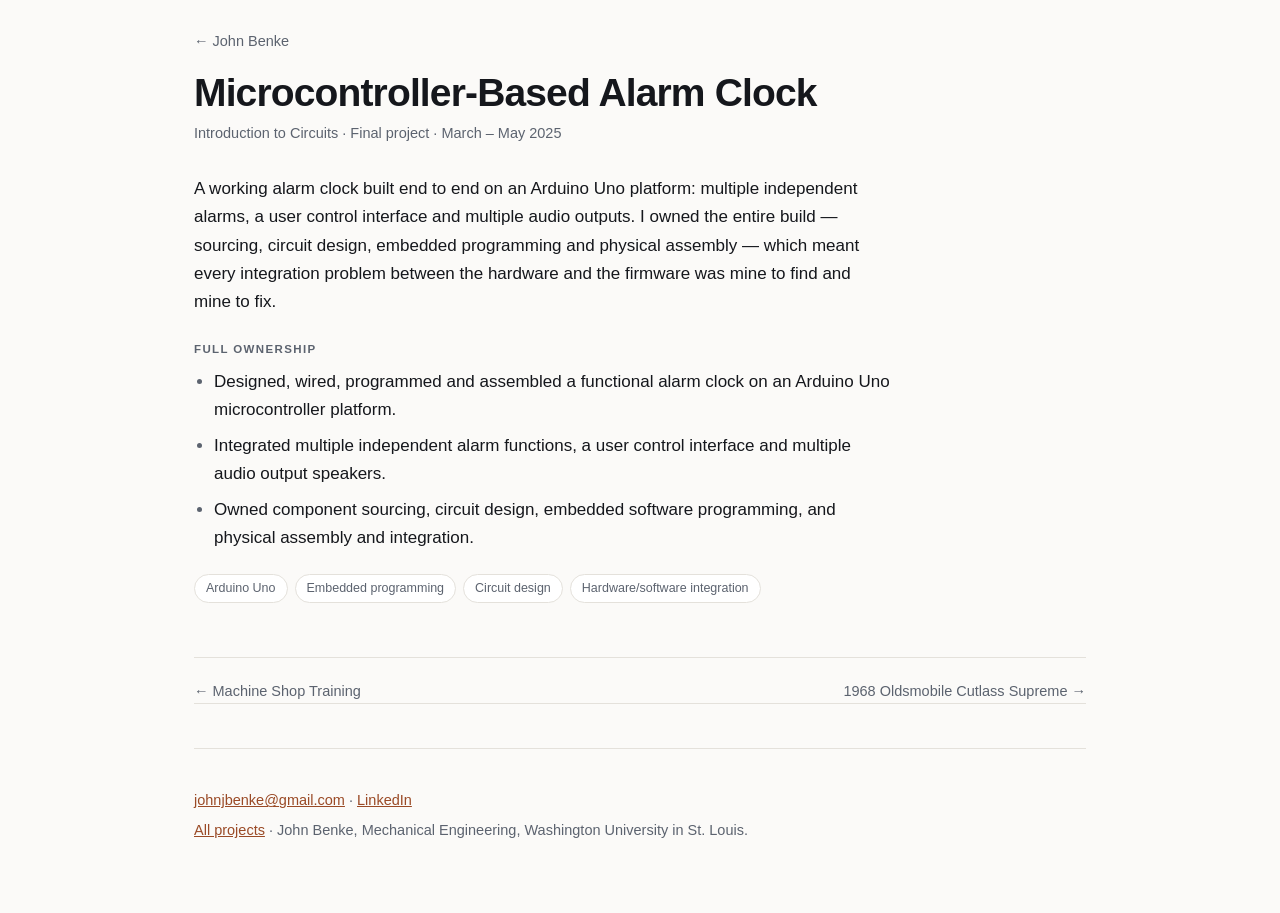
==== alarm-clock.html @ 74f4b74c "Restructure as a card grid over eight project pages The single page had grown to ~16,000px — about 1" ====
<!DOCTYPE html>
<html lang="en">
<head>
<meta charset="utf-8">
<meta name="viewport" content="width=device-width, initial-scale=1">
<title>Microcontroller-Based Alarm Clock — John Benke</title>
<meta name="description" content="Arduino Uno alarm clock with multiple alarms, a control interface and dual audio outputs.">
<meta property="og:title" content="Microcontroller-Based Alarm Clock — John Benke">
<meta property="og:description" content="Arduino Uno alarm clock with multiple alarms, a control interface and dual audio outputs.">
<meta property="og:type" content="website">
<meta property="og:url" content="https://johnbenke.github.io/alarm-clock.html">
<meta property="og:image" content="https://johnbenke.github.io/images/hero-cutlass.jpg">
<link rel="stylesheet" href="style.css">
</head>
<body>
<div class="wrap">
  <a class="back" href="./">← John Benke</a>
  <header class="phead">
    <h1>Microcontroller-Based Alarm Clock</h1>
    <p class="meta">Introduction to Circuits · Final project · March – May 2025</p>
  </header>
  <div class="pbody">
    <article class="last">
      <p class="overview">A working alarm clock built end to end on an Arduino Uno platform:
      multiple independent alarms, a user control interface and multiple audio outputs. I
      owned the entire build — sourcing, circuit design, embedded programming and physical
      assembly — which meant every integration problem between the hardware and the firmware
      was mine to find and mine to fix.</p>

      <h4>Full ownership</h4>
      <ul class="pts">
        <li>Designed, wired, programmed and assembled a functional alarm clock on an Arduino
        Uno microcontroller platform.</li>
        <li>Integrated multiple independent alarm functions, a user control interface and
        multiple audio output speakers.</li>
        <li>Owned component sourcing, circuit design, embedded software programming, and
        physical assembly and integration.</li>
      </ul>

      <ul class="tools">
        <li>Arduino Uno</li><li>Embedded programming</li><li>Circuit design</li>
        <li>Hardware/software integration</li>
      </ul>
    </article>
  </div>
  <nav class="nextprev">
    <a href="machine-shop.html">← Machine Shop Training</a>
    <a href="cutlass.html">1968 Oldsmobile Cutlass Supreme →</a>
  </nav>
  <footer>
    <p><a href="mailto:johnjbenke@gmail.com">johnjbenke@gmail.com</a> · <a href="https://www.linkedin.com/in/john-benke">LinkedIn</a></p>
    <p><a href="./">All projects</a> · John Benke, Mechanical Engineering, Washington University in St. Louis.</p>
  </footer>
</div>

<script>
// If an image is missing, drop its figure rather than showing a broken frame.
document.querySelectorAll('figure img').forEach(function (img) {
  img.addEventListener('error', function () {
    var fig = img.closest('figure');
    if (fig) fig.remove();
  });
});
</script>
</body>
</html>
---- style.css ----
:root{
    --bg:#fbfaf8; --panel:#fff; --ink:#15171c; --muted:#5c636f;
    --line:#e4e1db; --accent:#9a4a26; --accent-soft:#f5ede8;
  }
  @media (prefers-color-scheme:dark){
    :root{
      --bg:#131417; --panel:#191b1f; --ink:#e9e7e3; --muted:#9aa1ab;
      --line:#2a2d33; --accent:#e28a5c; --accent-soft:#221b17;
    }
  }
  *{box-sizing:border-box}
  html{-webkit-text-size-adjust:100%; scroll-behavior:smooth}
  body{
    margin:0; background:var(--bg); color:var(--ink);
    font:17px/1.65 -apple-system,BlinkMacSystemFont,"Segoe UI",Inter,Helvetica,Arial,sans-serif;
    -webkit-font-smoothing:antialiased;
  }
  .wrap{max-width:940px; margin:0 auto; padding:0 24px}
  a{color:var(--accent)}

  /* ---------- masthead ---------- */
  .masthead{padding:60px 0 34px}
  h1{font-size:clamp(34px,6vw,52px); line-height:1.04; margin:0 0 12px; letter-spacing:-.022em; font-weight:640}
  .sub{font-size:clamp(17px,2.3vw,20px); color:var(--muted); margin:0 0 8px; max-width:36em}
  .school{font-size:15.5px; color:var(--muted); margin:0 0 22px}
  .contact{list-style:none; display:flex; flex-wrap:wrap; gap:9px 20px; padding:0; margin:0; font-size:15px}
  .contact a{text-decoration:none; border-bottom:1px solid color-mix(in srgb,var(--accent) 35%,transparent); padding-bottom:1px}
  .contact a:hover{border-bottom-color:var(--accent)}

  /* ---------- hero ---------- */
  .hero{margin:34px 0 0; display:grid; grid-template-columns:minmax(0,1fr) minmax(0,1.15fr); gap:26px; align-items:center}
  @media (max-width:700px){ .hero{grid-template-columns:1fr} }
  .hero img{display:block; width:100%; height:auto; max-height:460px; object-fit:cover; object-position:50% 42%; border-radius:8px; border:1px solid var(--line)}
  .hero p{margin:0 0 15px; font-size:17.5px}
  .hero p:last-child{margin-bottom:0}

  /* ---------- nav ---------- */
  nav{
    position:sticky; top:0; z-index:5; margin-top:40px;
    background:var(--bg);
    border-top:1px solid var(--line); border-bottom:1px solid var(--line);
  }
  nav ul{list-style:none; display:flex; flex-wrap:wrap; gap:6px 22px; margin:0 auto; padding:12px 24px; max-width:940px; font-size:14px}
  nav a{color:var(--muted); text-decoration:none}
  nav a:hover{color:var(--accent)}

  /* ---------- sections ---------- */
  section{padding:44px 0 8px; scroll-margin-top:56px}
  h2{font-size:12.5px; letter-spacing:.14em; text-transform:uppercase; color:var(--muted); font-weight:640; margin:0 0 30px}
  article{padding-bottom:46px; margin-bottom:44px; border-bottom:1px solid var(--line)}
  section:last-of-type article:last-child, article.last{border-bottom:0; margin-bottom:0}
  h3{font-size:25px; line-height:1.22; margin:0 0 5px; letter-spacing:-.012em; font-weight:640}
  .meta{font-size:14px; color:var(--muted); margin:0 0 16px}
  .overview{margin:0 0 20px; max-width:41em}

  h4{
    font-size:11.5px; letter-spacing:.12em; text-transform:uppercase; color:var(--muted);
    font-weight:640; margin:24px 0 9px;
  }
  ul.pts{margin:0; padding-left:20px; max-width:41em}
  ul.pts li{margin-bottom:8px}
  ul.pts li::marker{color:var(--muted)}

  /* ---------- metrics ---------- */
  .metrics{
    list-style:none; display:flex; flex-wrap:wrap; gap:10px; padding:0; margin:20px 0 0;
  }
  .metrics li{
    background:var(--accent-soft); border:1px solid var(--line); border-radius:6px;
    padding:9px 14px; min-width:118px;
  }
  .metrics b{display:block; font-size:19px; font-weight:660; letter-spacing:-.01em; line-height:1.2}
  .metrics span{display:block; font-size:12px; color:var(--muted); margin-top:2px}

  /* ---------- skills chips ---------- */
  .tools{list-style:none; display:flex; flex-wrap:wrap; gap:7px; padding:0; margin:22px 0 0}
  .tools li{
    font-size:12.5px; color:var(--muted); background:var(--panel);
    border:1px solid var(--line); border-radius:999px; padding:3px 11px;
  }

  /* ---------- figures ---------- */
  .grid{display:grid; gap:14px; grid-template-columns:repeat(auto-fit,minmax(230px,1fr)); margin:26px 0 0}
  .grid figure{margin:0}
  figure img{display:block; width:100%; height:250px; object-fit:cover; border-radius:6px; border:1px solid var(--line); background:var(--panel)}
  /* Drawings, plots and renders must not be cropped — show the whole sheet. */
  .grid.tech figure img{height:290px; object-fit:contain; background:#fff; padding:6px}
  figcaption{font-size:13px; color:var(--muted); margin-top:7px; line-height:1.45}

  /* ---------- data tables ---------- */
  .tw{overflow-x:auto; margin:22px 0 0; -webkit-overflow-scrolling:touch}
  table{border-collapse:collapse; font-size:14.5px; min-width:420px}
  th,td{text-align:right; padding:7px 14px 7px 0; border-bottom:1px solid var(--line); white-space:nowrap}
  th:first-child,td:first-child{text-align:left}
  thead th{font-size:11.5px; letter-spacing:.07em; text-transform:uppercase; color:var(--muted); font-weight:640}
  tbody tr.best td{color:var(--accent); font-weight:640}
  table caption{caption-side:bottom; text-align:left; font-size:13px; color:var(--muted); padding-top:9px}

  /* ---------- code ---------- */
  pre{
    overflow-x:auto; margin:22px 0 0; padding:16px 18px; border-radius:6px;
    background:var(--panel); border:1px solid var(--line);
    font:13px/1.6 ui-monospace,SFMono-Regular,Menlo,Consolas,monospace;
  }
  pre .c{color:var(--muted)}

  /* ---------- skills / coursework blocks ---------- */
  .rows{display:grid; gap:20px}
  .row{display:grid; grid-template-columns:190px 1fr; gap:6px 26px}
  @media (max-width:640px){ .row{grid-template-columns:1fr} }
  .row dt{font-size:14.5px; font-weight:640}
  .row dd{margin:0; color:var(--muted); font-size:15px}

  footer{padding:40px 0 64px; border-top:1px solid var(--line); color:var(--muted); font-size:14.5px; margin-top:44px}
  footer p{margin:0 0 6px}

  /* ================= project card grid (home) ================= */
  .cards{
    list-style:none; padding:0; margin:34px 0 0; display:grid; gap:18px;
    grid-template-columns:repeat(auto-fill,minmax(255px,1fr));
  }
  .cards li{margin:0}
  .card{
    display:flex; flex-direction:column; height:100%; text-decoration:none; color:inherit;
    border:1px solid var(--line); border-radius:9px; overflow:hidden; background:var(--panel);
    transition:border-color .15s ease, transform .15s ease, box-shadow .15s ease;
  }
  .card:hover,.card:focus-visible{
    border-color:var(--accent); transform:translateY(-2px);
    box-shadow:0 6px 20px rgba(0,0,0,.07);
  }
  @media (prefers-color-scheme:dark){
    .card:hover,.card:focus-visible{box-shadow:0 6px 22px rgba(0,0,0,.45)}
  }
  .card .thumb{
    height:168px; width:100%; object-fit:cover; display:block;
    border-bottom:1px solid var(--line); background:#fff;
  }
  .card .thumb.fit{object-fit:contain; padding:10px}
  /* Typographic tile for projects with no photograph yet. */
  .card .stat{
    height:168px; display:flex; flex-direction:column; align-items:center; justify-content:center;
    gap:4px; border-bottom:1px solid var(--line); background:var(--accent-soft); text-align:center; padding:14px;
  }
  .card .stat b{font-size:34px; font-weight:660; letter-spacing:-.02em; line-height:1; color:var(--accent)}
  .card .stat span{font-size:12px; letter-spacing:.09em; text-transform:uppercase; color:var(--muted)}
  .card .body{padding:15px 17px 18px; display:flex; flex-direction:column; flex:1}
  .card h3{font-size:17.5px; line-height:1.28; margin:0 0 6px; letter-spacing:-.008em}
  .card p{margin:0; font-size:14.5px; color:var(--muted); line-height:1.5}
  .card .kicker{
    font-size:11px; letter-spacing:.1em; text-transform:uppercase; color:var(--muted);
    margin:0 0 7px; font-weight:640;
  }
  .card .more{margin-top:auto; padding-top:13px; font-size:13.5px; color:var(--accent); font-weight:600}

  /* ================= project page chrome ================= */
  .back{
    display:inline-block; margin:30px 0 0; font-size:14.5px; text-decoration:none; color:var(--muted);
  }
  .back:hover{color:var(--accent)}
  .phead{padding:16px 0 4px}
  .phead h1{font-size:clamp(27px,4.4vw,39px); line-height:1.14; margin:0 0 6px}
  .phead .meta{font-size:14.5px; margin:0}
  .pbody{padding:26px 0 10px}
  .pbody article{border-bottom:0; margin-bottom:0; padding-bottom:0}
  .nextprev{
    display:flex; flex-wrap:wrap; gap:14px 26px; justify-content:space-between;
    border-top:1px solid var(--line); margin-top:44px; padding-top:22px; font-size:14.5px;
  }
  .nextprev a{text-decoration:none}
  .nextprev span{color:var(--muted)}
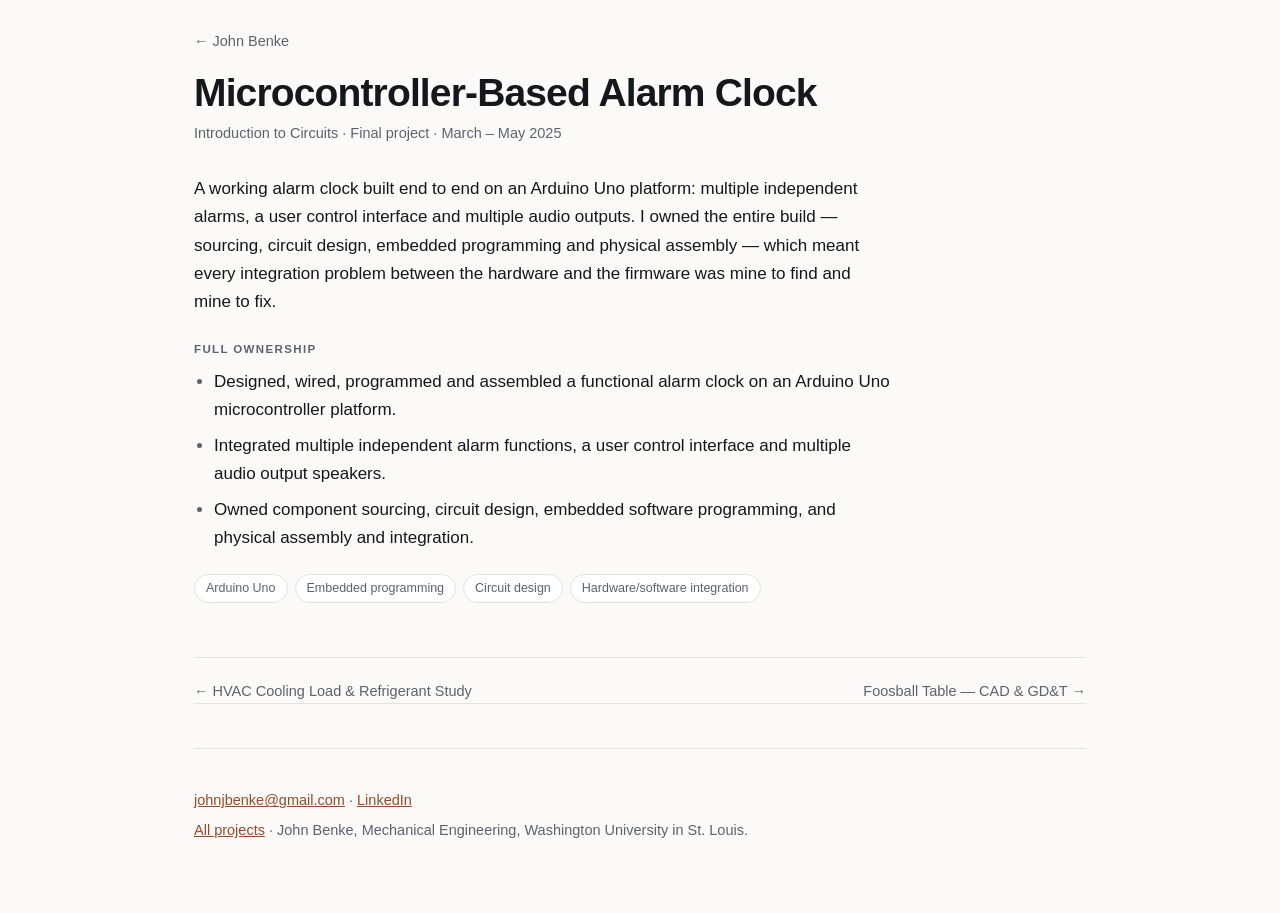
==== commit 76f5f805: "Reorder projects: restoration first, then coursework Card order set by John: Cutlass, motorcycles, G" ====
--- a/alarm-clock.html
+++ b/alarm-clock.html
@@ -44,8 +44,8 @@
     </article>
   </div>
   <nav class="nextprev">
-    <a href="machine-shop.html">← Machine Shop Training</a>
-    <a href="cutlass.html">1968 Oldsmobile Cutlass Supreme →</a>
+    <a href="hvac.html">← HVAC Cooling Load &amp; Refrigerant Study</a>
+    <a href="foosball.html">Foosball Table — CAD &amp; GD&amp;T →</a>
   </nav>
   <footer>
     <p><a href="mailto:johnjbenke@gmail.com">johnjbenke@gmail.com</a> · <a href="https://www.linkedin.com/in/john-benke">LinkedIn</a></p>
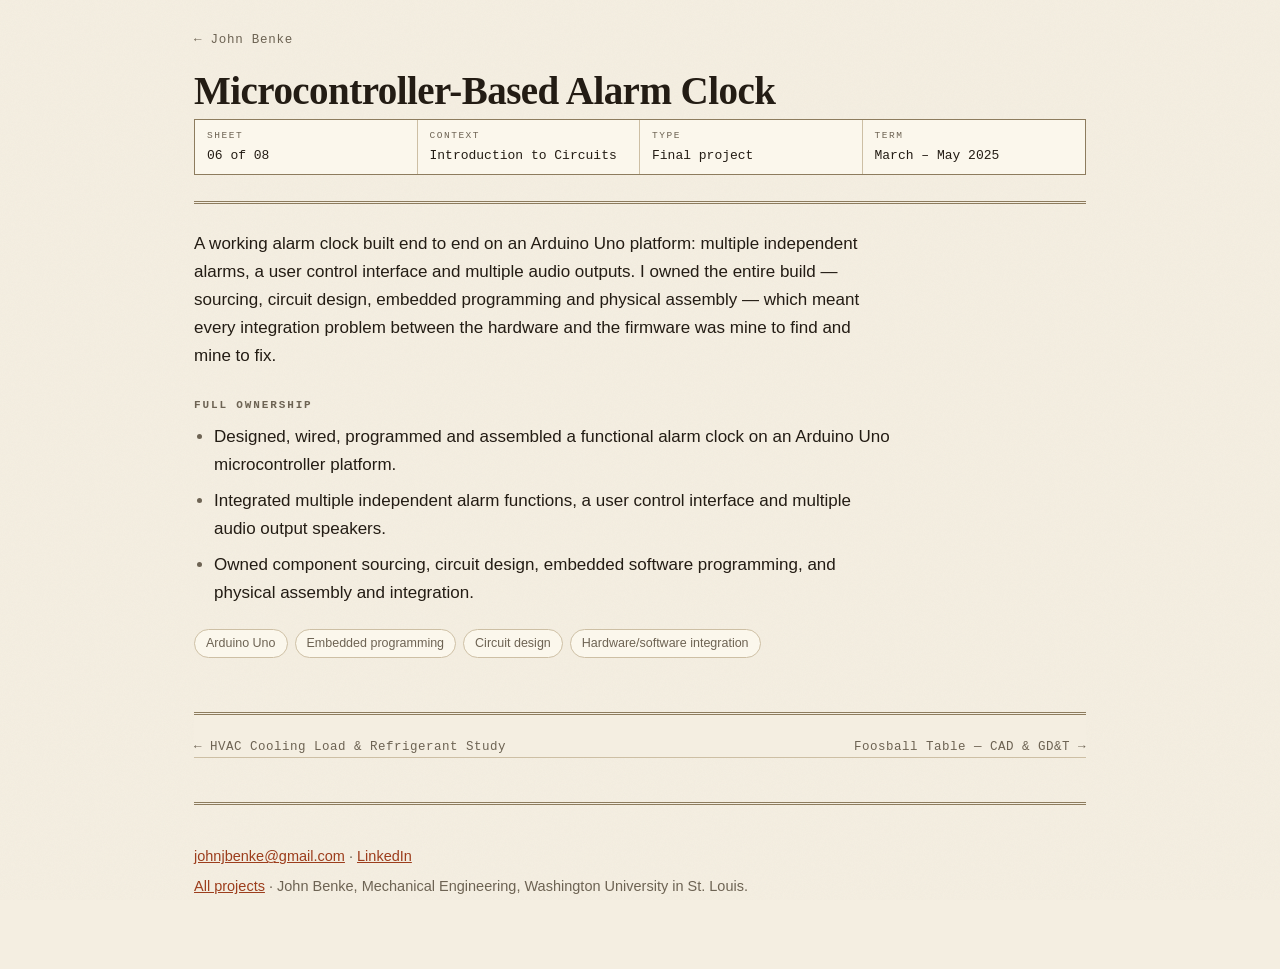
==== commit 2d7a86d5: "Make the retro theme explicit The service-manual direction was legible but easy to miss. This commit" ====
--- a/alarm-clock.html
+++ b/alarm-clock.html
@@ -17,7 +17,12 @@
   <a class="back" href="./">← John Benke</a>
   <header class="phead">
     <h1>Microcontroller-Based Alarm Clock</h1>
-    <p class="meta">Introduction to Circuits · Final project · March – May 2025</p>
+    <dl class="titleblock">
+      <div><dt>Sheet</dt><dd>06 of 08</dd></div>
+      <div><dt>Context</dt><dd>Introduction to Circuits</dd></div>
+      <div><dt>Type</dt><dd>Final project</dd></div>
+      <div><dt>Term</dt><dd>March – May 2025</dd></div>
+    </dl>
   </header>
   <div class="pbody">
     <article class="last">
--- a/style.css
+++ b/style.css
@@ -1,12 +1,14 @@
 
   :root{
-    --bg:#fbfaf8; --panel:#fff; --ink:#15171c; --muted:#5c636f;
-    --line:#e4e1db; --accent:#9a4a26; --accent-soft:#f5ede8;
+    --bg:#f4eee1; --panel:#fbf7ec; --ink:#231c14; --muted:#6d6353;
+    --line:#cdbfa4; --rule:#8d7c5e; --accent:#9c3d1c; --accent-soft:#e8d9be;
+    --serif:Georgia,"Iowan Old Style","Palatino Linotype","Book Antiqua",serif;
+    --mono:ui-monospace,SFMono-Regular,Menlo,Consolas,"Courier New",monospace;
   }
   @media (prefers-color-scheme:dark){
     :root{
-      --bg:#131417; --panel:#191b1f; --ink:#e9e7e3; --muted:#9aa1ab;
-      --line:#2a2d33; --accent:#e28a5c; --accent-soft:#221b17;
+      --bg:#15120d; --panel:#1d1913; --ink:#ece4d6; --muted:#9b9081;
+      --line:#3b3126; --rule:#6b5c46; --accent:#e08553; --accent-soft:#2a2016;
     }
   }
   *{box-sizing:border-box}
@@ -16,22 +18,47 @@
     font:17px/1.65 -apple-system,BlinkMacSystemFont,"Segoe UI",Inter,Helvetica,Arial,sans-serif;
     -webkit-font-smoothing:antialiased;
   }
+  /* Paper grain. Fixed overlay so it never scrolls against the content. */
+  body::before{
+    content:""; position:fixed; inset:0; z-index:0; pointer-events:none; opacity:.5;
+    background-image:url("data:image/svg+xml,%3Csvg xmlns='http://www.w3.org/2000/svg' width='160' height='160'%3E%3Cfilter id='n'%3E%3CfeTurbulence type='fractalNoise' baseFrequency='0.9' numOctaves='4'/%3E%3C/filter%3E%3Crect width='100%25' height='100%25' filter='url(%23n)' opacity='0.055'/%3E%3C/svg%3E");
+  }
+  @media (prefers-color-scheme:dark){ body::before{opacity:.32} }
+  .wrap{position:relative; z-index:1}
   .wrap{max-width:940px; margin:0 auto; padding:0 24px}
   a{color:var(--accent)}
 
   /* ---------- masthead ---------- */
   .masthead{padding:60px 0 34px}
-  h1{font-size:clamp(34px,6vw,52px); line-height:1.04; margin:0 0 12px; letter-spacing:-.022em; font-weight:640}
+  .masthead .hero{border-top:3px double var(--rule); padding-top:30px}
+  h1{font-family:var(--serif); font-size:clamp(34px,6vw,52px); line-height:1.06; margin:0 0 12px; letter-spacing:-.014em; font-weight:700}
   .sub{font-size:clamp(17px,2.3vw,20px); color:var(--muted); margin:0 0 8px; max-width:36em}
   .school{font-size:15.5px; color:var(--muted); margin:0 0 22px}
   .contact{list-style:none; display:flex; flex-wrap:wrap; gap:9px 20px; padding:0; margin:0; font-size:15px}
   .contact a{text-decoration:none; border-bottom:1px solid color-mix(in srgb,var(--accent) 35%,transparent); padding-bottom:1px}
   .contact a:hover{border-bottom-color:var(--accent)}
 
+  /* ---------- drawing-sheet title block ---------- */
+  .titleblock{
+    display:grid; grid-template-columns:repeat(auto-fit,minmax(165px,1fr));
+    margin:0 0 22px; border:1.5px solid var(--rule); background:var(--panel);
+  }
+  .titleblock > div{padding:8px 12px 9px; border-right:1px solid var(--line)}
+  .titleblock > div:last-child{border-right:0}
+  @media (max-width:620px){
+    .titleblock > div{border-right:0; border-bottom:1px solid var(--line)}
+    .titleblock > div:last-child{border-bottom:0}
+  }
+  .titleblock dt{
+    font-family:var(--mono); font-size:9.5px; letter-spacing:.16em; text-transform:uppercase;
+    color:var(--muted); margin:0 0 3px;
+  }
+  .titleblock dd{margin:0; font-family:var(--mono); font-size:13px; line-height:1.35; color:var(--ink)}
+
   /* ---------- hero ---------- */
   .hero{margin:34px 0 0; display:grid; grid-template-columns:minmax(0,1fr) minmax(0,1.15fr); gap:26px; align-items:center}
   @media (max-width:700px){ .hero{grid-template-columns:1fr} }
-  .hero img{display:block; width:100%; height:auto; max-height:460px; object-fit:cover; object-position:50% 42%; border-radius:8px; border:1px solid var(--line)}
+  .hero img{display:block; width:100%; height:auto; max-height:460px; object-fit:cover; object-position:50% 42%; border-radius:0; border:1.5px solid var(--rule)}
   .hero p{margin:0 0 15px; font-size:17.5px}
   .hero p:last-child{margin-bottom:0}
 
@@ -47,16 +74,20 @@
 
   /* ---------- sections ---------- */
   section{padding:44px 0 8px; scroll-margin-top:56px}
-  h2{font-size:12.5px; letter-spacing:.14em; text-transform:uppercase; color:var(--muted); font-weight:640; margin:0 0 30px}
+  h2{
+    font-family:var(--mono); font-size:11.5px; letter-spacing:.2em; text-transform:uppercase;
+    color:var(--muted); font-weight:600; margin:0 0 30px; padding-bottom:9px;
+    border-bottom:3px double var(--rule); position:relative;
+  }
   article{padding-bottom:46px; margin-bottom:44px; border-bottom:1px solid var(--line)}
   section:last-of-type article:last-child, article.last{border-bottom:0; margin-bottom:0}
-  h3{font-size:25px; line-height:1.22; margin:0 0 5px; letter-spacing:-.012em; font-weight:640}
+  h3{font-family:var(--serif); font-size:25px; line-height:1.24; margin:0 0 5px; letter-spacing:-.004em; font-weight:700}
   .meta{font-size:14px; color:var(--muted); margin:0 0 16px}
   .overview{margin:0 0 20px; max-width:41em}
 
   h4{
-    font-size:11.5px; letter-spacing:.12em; text-transform:uppercase; color:var(--muted);
-    font-weight:640; margin:24px 0 9px;
+    font-family:var(--mono); font-size:11px; letter-spacing:.17em; text-transform:uppercase;
+    color:var(--muted); font-weight:600; margin:26px 0 9px;
   }
   ul.pts{margin:0; padding-left:20px; max-width:41em}
   ul.pts li{margin-bottom:8px}
@@ -67,11 +98,11 @@
     list-style:none; display:flex; flex-wrap:wrap; gap:10px; padding:0; margin:20px 0 0;
   }
   .metrics li{
-    background:var(--accent-soft); border:1px solid var(--line); border-radius:6px;
-    padding:9px 14px; min-width:118px;
-  }
-  .metrics b{display:block; font-size:19px; font-weight:660; letter-spacing:-.01em; line-height:1.2}
-  .metrics span{display:block; font-size:12px; color:var(--muted); margin-top:2px}
+    background:var(--accent-soft); border:1px solid var(--rule); border-left:4px solid var(--accent);
+    border-radius:0; padding:9px 14px; min-width:118px;
+  }
+  .metrics b{display:block; font-family:var(--mono); font-size:18px; font-weight:600; letter-spacing:-.02em; line-height:1.24}
+  .metrics span{display:block; font-family:var(--mono); font-size:10.5px; letter-spacing:.09em; text-transform:uppercase; color:var(--muted); margin-top:4px}
 
   /* ---------- skills chips ---------- */
   .tools{list-style:none; display:flex; flex-wrap:wrap; gap:7px; padding:0; margin:22px 0 0}
@@ -83,9 +114,9 @@
   /* ---------- figures ---------- */
   .grid{display:grid; gap:14px; grid-template-columns:repeat(auto-fit,minmax(230px,1fr)); margin:26px 0 0}
   .grid figure{margin:0}
-  figure img{display:block; width:100%; height:250px; object-fit:cover; border-radius:6px; border:1px solid var(--line); background:var(--panel)}
+  figure img{display:block; width:100%; height:250px; object-fit:cover; border-radius:0; border:1.5px solid var(--rule); background:var(--panel)}
   /* Drawings, plots and renders must not be cropped — show the whole sheet. */
-  .grid.tech figure img{height:290px; object-fit:contain; background:#fff; padding:6px}
+  .grid.tech figure img{height:290px; object-fit:contain; background:#fff; padding:8px}
   figcaption{font-size:13px; color:var(--muted); margin-top:7px; line-height:1.45}
 
   /* ---------- data tables ---------- */
@@ -93,14 +124,15 @@
   table{border-collapse:collapse; font-size:14.5px; min-width:420px}
   th,td{text-align:right; padding:7px 14px 7px 0; border-bottom:1px solid var(--line); white-space:nowrap}
   th:first-child,td:first-child{text-align:left}
-  thead th{font-size:11.5px; letter-spacing:.07em; text-transform:uppercase; color:var(--muted); font-weight:640}
+  thead tr{border-bottom:1.5px solid var(--rule)}
+  thead th{font-family:var(--mono); font-size:10.5px; letter-spacing:.11em; text-transform:uppercase; color:var(--muted); font-weight:600}
   tbody tr.best td{color:var(--accent); font-weight:640}
   table caption{caption-side:bottom; text-align:left; font-size:13px; color:var(--muted); padding-top:9px}
 
   /* ---------- code ---------- */
   pre{
-    overflow-x:auto; margin:22px 0 0; padding:16px 18px; border-radius:6px;
-    background:var(--panel); border:1px solid var(--line);
+    overflow-x:auto; margin:22px 0 0; padding:16px 18px; border-radius:0;
+    background:var(--panel); border:1.5px solid var(--rule); border-left:4px solid var(--accent);
     font:13px/1.6 ui-monospace,SFMono-Regular,Menlo,Consolas,monospace;
   }
   pre .c{color:var(--muted)}
@@ -109,10 +141,10 @@
   .rows{display:grid; gap:20px}
   .row{display:grid; grid-template-columns:190px 1fr; gap:6px 26px}
   @media (max-width:640px){ .row{grid-template-columns:1fr} }
-  .row dt{font-size:14.5px; font-weight:640}
+  .row dt{font-family:var(--mono); font-size:12px; letter-spacing:.06em; text-transform:uppercase; font-weight:600; padding-top:2px}
   .row dd{margin:0; color:var(--muted); font-size:15px}
 
-  footer{padding:40px 0 64px; border-top:1px solid var(--line); color:var(--muted); font-size:14.5px; margin-top:44px}
+  footer{padding:40px 0 64px; border-top:3px double var(--rule); color:var(--muted); font-size:14.5px; margin-top:44px}
   footer p{margin:0 0 6px}
 
   /* ================= project card grid (home) ================= */
@@ -123,7 +155,7 @@
   .cards li{margin:0}
   .card{
     display:flex; flex-direction:column; height:100%; text-decoration:none; color:inherit;
-    border:1px solid var(--line); border-radius:9px; overflow:hidden; background:var(--panel);
+    border:1.5px solid var(--rule); border-radius:0; overflow:hidden; background:var(--panel);
     transition:border-color .15s ease, transform .15s ease, box-shadow .15s ease;
   }
   .card:hover,.card:focus-visible{
@@ -135,38 +167,50 @@
   }
   .card .thumb{
     height:168px; width:100%; object-fit:cover; display:block;
-    border-bottom:1px solid var(--line); background:#fff;
+    border-bottom:1.5px solid var(--rule); background:#fff;
   }
   .card .thumb.fit{object-fit:contain; padding:10px}
   /* Typographic tile for projects with no photograph yet. */
   .card .stat{
     height:168px; display:flex; flex-direction:column; align-items:center; justify-content:center;
-    gap:4px; border-bottom:1px solid var(--line); background:var(--accent-soft); text-align:center; padding:14px;
-  }
-  .card .stat b{font-size:34px; font-weight:660; letter-spacing:-.02em; line-height:1; color:var(--accent)}
-  .card .stat span{font-size:12px; letter-spacing:.09em; text-transform:uppercase; color:var(--muted)}
+    gap:4px; border-bottom:1.5px solid var(--rule); background:var(--accent-soft); text-align:center; padding:14px;
+  }
+  .card .stat b{font-family:var(--serif); font-size:38px; font-weight:700; letter-spacing:-.02em; line-height:1; color:var(--accent)}
+  .card .stat span{font-family:var(--mono); font-size:11px; letter-spacing:.13em; text-transform:uppercase; color:var(--muted)}
   .card .body{padding:15px 17px 18px; display:flex; flex-direction:column; flex:1}
-  .card h3{font-size:17.5px; line-height:1.28; margin:0 0 6px; letter-spacing:-.008em}
+  .card h3{font-family:var(--serif); font-size:18px; line-height:1.26; margin:0 0 6px; letter-spacing:0; font-weight:700}
   .card p{margin:0; font-size:14.5px; color:var(--muted); line-height:1.5}
   .card .kicker{
-    font-size:11px; letter-spacing:.1em; text-transform:uppercase; color:var(--muted);
-    margin:0 0 7px; font-weight:640;
-  }
-  .card .more{margin-top:auto; padding-top:13px; font-size:13.5px; color:var(--accent); font-weight:600}
+    font-family:var(--mono); font-size:10.5px; letter-spacing:.12em; text-transform:uppercase;
+    color:var(--muted); margin:0 0 7px; font-weight:600;
+  }
+  /* Plate tabs, catalog-style — 01 through 08, numbered from the grid order. */
+  .cards{counter-reset:plate}
+  .cards li{counter-increment:plate}
+  .card{position:relative}
+  .card::before{
+    content:"Plate " counter(plate,decimal-leading-zero);
+    position:absolute; top:0; left:0; z-index:2;
+    font-family:var(--mono); font-size:10px; letter-spacing:.14em; text-transform:uppercase;
+    background:var(--accent); color:var(--panel); padding:4px 9px 4px 10px;
+  }
+  .card .more{margin-top:auto; padding-top:13px; font-family:var(--mono); font-size:12px; letter-spacing:.06em; color:var(--accent); font-weight:600}
 
   /* ================= project page chrome ================= */
   .back{
-    display:inline-block; margin:30px 0 0; font-size:14.5px; text-decoration:none; color:var(--muted);
+    display:inline-block; margin:30px 0 0; font-family:var(--mono); font-size:12.5px;
+    letter-spacing:.06em; text-decoration:none; color:var(--muted);
   }
   .back:hover{color:var(--accent)}
   .phead{padding:16px 0 4px}
-  .phead h1{font-size:clamp(27px,4.4vw,39px); line-height:1.14; margin:0 0 6px}
+  .phead h1{font-family:var(--serif); font-size:clamp(27px,4.4vw,39px); line-height:1.16; margin:0 0 6px; font-weight:700}
+  .phead{border-bottom:3px double var(--rule); padding-bottom:4px}
   .phead .meta{font-size:14.5px; margin:0}
   .pbody{padding:26px 0 10px}
   .pbody article{border-bottom:0; margin-bottom:0; padding-bottom:0}
   .nextprev{
     display:flex; flex-wrap:wrap; gap:14px 26px; justify-content:space-between;
-    border-top:1px solid var(--line); margin-top:44px; padding-top:22px; font-size:14.5px;
-  }
-  .nextprev a{text-decoration:none}
+    border-top:3px double var(--rule); margin-top:44px; padding-top:22px; font-size:14.5px;
+  }
+  .nextprev a{text-decoration:none; font-family:var(--mono); font-size:12.5px; letter-spacing:.04em}
   .nextprev span{color:var(--muted)}
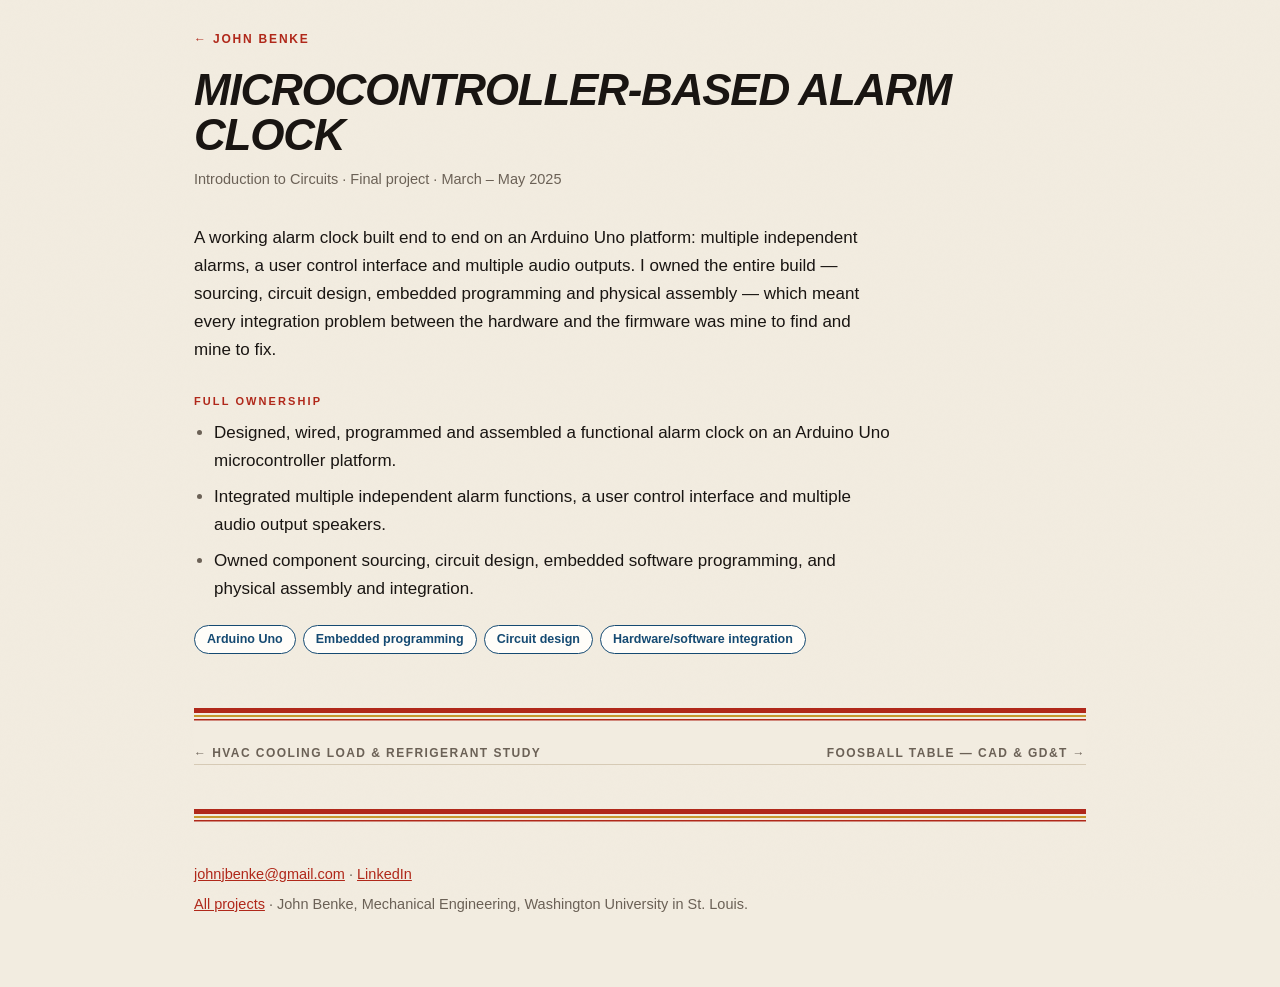
==== commit 69b811d0: "Replace drafting-manual theme with muscle car The drawing-sheet treatment read as an engineering doc" ====
--- a/alarm-clock.html
+++ b/alarm-clock.html
@@ -17,12 +17,7 @@
   <a class="back" href="./">← John Benke</a>
   <header class="phead">
     <h1>Microcontroller-Based Alarm Clock</h1>
-    <dl class="titleblock">
-      <div><dt>Sheet</dt><dd>06 of 08</dd></div>
-      <div><dt>Context</dt><dd>Introduction to Circuits</dd></div>
-      <div><dt>Type</dt><dd>Final project</dd></div>
-      <div><dt>Term</dt><dd>March – May 2025</dd></div>
-    </dl>
+    <p class="meta">Introduction to Circuits · Final project · March – May 2025</p>
   </header>
   <div class="pbody">
     <article class="last">
--- a/style.css
+++ b/style.css
@@ -1,15 +1,28 @@
 
   :root{
-    --bg:#f4eee1; --panel:#fbf7ec; --ink:#231c14; --muted:#6d6353;
-    --line:#cdbfa4; --rule:#8d7c5e; --accent:#9c3d1c; --accent-soft:#e8d9be;
-    --serif:Georgia,"Iowan Old Style","Palatino Linotype","Book Antiqua",serif;
+    --bg:#f2ece0; --panel:#fffdf9; --ink:#191512; --muted:#6b6156;
+    --line:#d6cab5; --rule:#191512;
+    --accent:#b0281a;        /* muscle red   */
+    --blue:#154a72;          /* petrol blue  */
+    --gold:#c7982e;          /* coach line   */
+    --accent-soft:#f6e7dd;
+    --serif:Georgia,"Iowan Old Style","Palatino Linotype",serif;
     --mono:ui-monospace,SFMono-Regular,Menlo,Consolas,"Courier New",monospace;
+    --sans:"Helvetica Neue",Helvetica,Arial,sans-serif;
   }
   @media (prefers-color-scheme:dark){
     :root{
-      --bg:#15120d; --panel:#1d1913; --ink:#ece4d6; --muted:#9b9081;
-      --line:#3b3126; --rule:#6b5c46; --accent:#e08553; --accent-soft:#2a2016;
+      --bg:#131110; --panel:#1c1917; --ink:#f0eae0; --muted:#9b9186;
+      --line:#332e28; --rule:#f0eae0;
+      --accent:#d9482c; --blue:#4f92c4; --gold:#d9b054; --accent-soft:#2a1a15;
     }
+  }
+  /* A hand-laid coach line: heavy stroke over a gold hairline. */
+  .pin, h2::after, .hero::before, footer::before, .nextprev::before, .card::before{
+    background:
+      linear-gradient(var(--accent),var(--accent)) 0 0/100% 5px no-repeat,
+      linear-gradient(var(--gold),var(--gold))     0 7px/100% 2px no-repeat,
+      linear-gradient(var(--accent),var(--accent)) 0 11px/100% 1.5px no-repeat;
   }
   *{box-sizing:border-box}
   html{-webkit-text-size-adjust:100%; scroll-behavior:smooth}
@@ -20,20 +33,26 @@
   }
   /* Paper grain. Fixed overlay so it never scrolls against the content. */
   body::before{
-    content:""; position:fixed; inset:0; z-index:0; pointer-events:none; opacity:.5;
+    content:""; position:fixed; inset:0; z-index:0; pointer-events:none; opacity:.22;
     background-image:url("data:image/svg+xml,%3Csvg xmlns='http://www.w3.org/2000/svg' width='160' height='160'%3E%3Cfilter id='n'%3E%3CfeTurbulence type='fractalNoise' baseFrequency='0.9' numOctaves='4'/%3E%3C/filter%3E%3Crect width='100%25' height='100%25' filter='url(%23n)' opacity='0.055'/%3E%3C/svg%3E");
   }
-  @media (prefers-color-scheme:dark){ body::before{opacity:.32} }
+  @media (prefers-color-scheme:dark){ body::before{opacity:.16} }
   .wrap{position:relative; z-index:1}
   .wrap{max-width:940px; margin:0 auto; padding:0 24px}
   a{color:var(--accent)}
 
   /* ---------- masthead ---------- */
   .masthead{padding:60px 0 34px}
-  .masthead .hero{border-top:3px double var(--rule); padding-top:30px}
-  h1{font-family:var(--serif); font-size:clamp(34px,6vw,52px); line-height:1.06; margin:0 0 12px; letter-spacing:-.014em; font-weight:700}
+  .hero{position:relative}
+  .masthead .hero{border-top:0; padding-top:40px}
+  .masthead .hero::before{content:""; position:absolute; left:0; right:0; top:0; height:13px}
+  h1{
+    font-family:var(--sans); font-style:italic; font-weight:800;
+    font-size:clamp(36px,7vw,62px); line-height:.98; margin:0 0 14px;
+    letter-spacing:-.028em; text-transform:uppercase; color:var(--ink);
+  }
   .sub{font-size:clamp(17px,2.3vw,20px); color:var(--muted); margin:0 0 8px; max-width:36em}
-  .school{font-size:15.5px; color:var(--muted); margin:0 0 22px}
+  .school{font-size:14px; color:var(--muted); margin:0 0 22px; letter-spacing:.01em}
   .contact{list-style:none; display:flex; flex-wrap:wrap; gap:9px 20px; padding:0; margin:0; font-size:15px}
   .contact a{text-decoration:none; border-bottom:1px solid color-mix(in srgb,var(--accent) 35%,transparent); padding-bottom:1px}
   .contact a:hover{border-bottom-color:var(--accent)}
@@ -58,7 +77,7 @@
   /* ---------- hero ---------- */
   .hero{margin:34px 0 0; display:grid; grid-template-columns:minmax(0,1fr) minmax(0,1.15fr); gap:26px; align-items:center}
   @media (max-width:700px){ .hero{grid-template-columns:1fr} }
-  .hero img{display:block; width:100%; height:auto; max-height:460px; object-fit:cover; object-position:50% 42%; border-radius:0; border:1.5px solid var(--rule)}
+  .hero img{display:block; width:100%; height:auto; max-height:460px; object-fit:cover; object-position:50% 42%; border-radius:0; border:2px solid var(--ink)}
   .hero p{margin:0 0 15px; font-size:17.5px}
   .hero p:last-child{margin-bottom:0}
 
@@ -75,19 +94,19 @@
   /* ---------- sections ---------- */
   section{padding:44px 0 8px; scroll-margin-top:56px}
   h2{
-    font-family:var(--mono); font-size:11.5px; letter-spacing:.2em; text-transform:uppercase;
-    color:var(--muted); font-weight:600; margin:0 0 30px; padding-bottom:9px;
-    border-bottom:3px double var(--rule); position:relative;
-  }
+    font-family:var(--sans); font-size:13px; letter-spacing:.24em; text-transform:uppercase;
+    color:var(--accent); font-weight:800; margin:0 0 30px; padding-bottom:20px; position:relative;
+  }
+  h2::after{content:""; position:absolute; left:0; right:0; bottom:0; height:13px}
   article{padding-bottom:46px; margin-bottom:44px; border-bottom:1px solid var(--line)}
   section:last-of-type article:last-child, article.last{border-bottom:0; margin-bottom:0}
-  h3{font-family:var(--serif); font-size:25px; line-height:1.24; margin:0 0 5px; letter-spacing:-.004em; font-weight:700}
+  h3{font-family:var(--sans); font-size:25px; line-height:1.2; margin:0 0 5px; letter-spacing:-.018em; font-weight:800}
   .meta{font-size:14px; color:var(--muted); margin:0 0 16px}
   .overview{margin:0 0 20px; max-width:41em}
 
   h4{
-    font-family:var(--mono); font-size:11px; letter-spacing:.17em; text-transform:uppercase;
-    color:var(--muted); font-weight:600; margin:26px 0 9px;
+    font-family:var(--sans); font-size:11px; letter-spacing:.19em; text-transform:uppercase;
+    color:var(--accent); font-weight:800; margin:28px 0 9px;
   }
   ul.pts{margin:0; padding-left:20px; max-width:41em}
   ul.pts li{margin-bottom:8px}
@@ -97,42 +116,44 @@
   .metrics{
     list-style:none; display:flex; flex-wrap:wrap; gap:10px; padding:0; margin:20px 0 0;
   }
+  .metrics li:nth-child(even){border-left-color:var(--blue)}
+  .metrics li:nth-child(even) b{color:var(--blue)}
   .metrics li{
-    background:var(--accent-soft); border:1px solid var(--rule); border-left:4px solid var(--accent);
+    background:var(--panel); border:2px solid var(--ink); border-left:7px solid var(--accent);
     border-radius:0; padding:9px 14px; min-width:118px;
   }
-  .metrics b{display:block; font-family:var(--mono); font-size:18px; font-weight:600; letter-spacing:-.02em; line-height:1.24}
+  .metrics b{display:block; color:var(--accent); font-family:var(--mono); font-size:18px; font-weight:600; letter-spacing:-.02em; line-height:1.24}
   .metrics span{display:block; font-family:var(--mono); font-size:10.5px; letter-spacing:.09em; text-transform:uppercase; color:var(--muted); margin-top:4px}
 
   /* ---------- skills chips ---------- */
   .tools{list-style:none; display:flex; flex-wrap:wrap; gap:7px; padding:0; margin:22px 0 0}
   .tools li{
-    font-size:12.5px; color:var(--muted); background:var(--panel);
-    border:1px solid var(--line); border-radius:999px; padding:3px 11px;
+    font-size:12.5px; color:var(--blue); background:var(--panel); font-weight:600;
+    border:1.5px solid var(--blue); border-radius:999px; padding:3px 12px;
   }
 
   /* ---------- figures ---------- */
   .grid{display:grid; gap:14px; grid-template-columns:repeat(auto-fit,minmax(230px,1fr)); margin:26px 0 0}
   .grid figure{margin:0}
-  figure img{display:block; width:100%; height:250px; object-fit:cover; border-radius:0; border:1.5px solid var(--rule); background:var(--panel)}
+  figure img{display:block; width:100%; height:250px; object-fit:cover; border-radius:0; border:2px solid var(--ink); background:var(--panel)}
   /* Drawings, plots and renders must not be cropped — show the whole sheet. */
   .grid.tech figure img{height:290px; object-fit:contain; background:#fff; padding:8px}
-  figcaption{font-size:13px; color:var(--muted); margin-top:7px; line-height:1.45}
+  figcaption{font-size:13px; color:var(--muted); margin-top:8px; line-height:1.45; border-left:3px solid var(--gold); padding-left:9px}
 
   /* ---------- data tables ---------- */
   .tw{overflow-x:auto; margin:22px 0 0; -webkit-overflow-scrolling:touch}
   table{border-collapse:collapse; font-size:14.5px; min-width:420px}
   th,td{text-align:right; padding:7px 14px 7px 0; border-bottom:1px solid var(--line); white-space:nowrap}
   th:first-child,td:first-child{text-align:left}
-  thead tr{border-bottom:1.5px solid var(--rule)}
-  thead th{font-family:var(--mono); font-size:10.5px; letter-spacing:.11em; text-transform:uppercase; color:var(--muted); font-weight:600}
-  tbody tr.best td{color:var(--accent); font-weight:640}
+  thead tr{border-bottom:2px solid var(--ink)}
+  thead th{font-family:var(--sans); font-size:10.5px; letter-spacing:.14em; text-transform:uppercase; color:var(--blue); font-weight:800}
+  tbody tr.best td{color:var(--accent); font-weight:700}
   table caption{caption-side:bottom; text-align:left; font-size:13px; color:var(--muted); padding-top:9px}
 
   /* ---------- code ---------- */
   pre{
     overflow-x:auto; margin:22px 0 0; padding:16px 18px; border-radius:0;
-    background:var(--panel); border:1.5px solid var(--rule); border-left:4px solid var(--accent);
+    background:var(--panel); border:2px solid var(--ink); border-left:7px solid var(--blue);
     font:13px/1.6 ui-monospace,SFMono-Regular,Menlo,Consolas,monospace;
   }
   pre .c{color:var(--muted)}
@@ -141,10 +162,11 @@
   .rows{display:grid; gap:20px}
   .row{display:grid; grid-template-columns:190px 1fr; gap:6px 26px}
   @media (max-width:640px){ .row{grid-template-columns:1fr} }
-  .row dt{font-family:var(--mono); font-size:12px; letter-spacing:.06em; text-transform:uppercase; font-weight:600; padding-top:2px}
+  .row dt{font-family:var(--sans); font-size:12px; letter-spacing:.13em; text-transform:uppercase; font-weight:800; color:var(--blue); padding-top:2px}
   .row dd{margin:0; color:var(--muted); font-size:15px}
 
-  footer{padding:40px 0 64px; border-top:3px double var(--rule); color:var(--muted); font-size:14.5px; margin-top:44px}
+  footer{position:relative; padding:54px 0 64px; border-top:0; color:var(--muted); font-size:14.5px; margin-top:44px}
+  footer::before{content:""; position:absolute; left:0; right:0; top:0; height:13px}
   footer p{margin:0 0 6px}
 
   /* ================= project card grid (home) ================= */
@@ -155,11 +177,11 @@
   .cards li{margin:0}
   .card{
     display:flex; flex-direction:column; height:100%; text-decoration:none; color:inherit;
-    border:1.5px solid var(--rule); border-radius:0; overflow:hidden; background:var(--panel);
+    border:2px solid var(--ink); border-radius:0; overflow:hidden; background:var(--panel);
     transition:border-color .15s ease, transform .15s ease, box-shadow .15s ease;
   }
   .card:hover,.card:focus-visible{
-    border-color:var(--accent); transform:translateY(-2px);
+    border-color:var(--blue); transform:translateY(-3px);
     box-shadow:0 6px 20px rgba(0,0,0,.07);
   }
   @media (prefers-color-scheme:dark){
@@ -167,50 +189,50 @@
   }
   .card .thumb{
     height:168px; width:100%; object-fit:cover; display:block;
-    border-bottom:1.5px solid var(--rule); background:#fff;
+    border-bottom:2px solid var(--ink); background:#fff; margin-top:13px;
   }
   .card .thumb.fit{object-fit:contain; padding:10px}
   /* Typographic tile for projects with no photograph yet. */
   .card .stat{
     height:168px; display:flex; flex-direction:column; align-items:center; justify-content:center;
-    gap:4px; border-bottom:1.5px solid var(--rule); background:var(--accent-soft); text-align:center; padding:14px;
-  }
-  .card .stat b{font-family:var(--serif); font-size:38px; font-weight:700; letter-spacing:-.02em; line-height:1; color:var(--accent)}
+    gap:4px; border-bottom:2px solid var(--ink); background:var(--accent-soft); text-align:center; padding:27px 14px 14px;
+  }
+  .card .stat b{font-family:var(--sans); font-style:italic; font-size:40px; font-weight:800; letter-spacing:-.02em; line-height:1; color:var(--accent)}
   .card .stat span{font-family:var(--mono); font-size:11px; letter-spacing:.13em; text-transform:uppercase; color:var(--muted)}
   .card .body{padding:15px 17px 18px; display:flex; flex-direction:column; flex:1}
-  .card h3{font-family:var(--serif); font-size:18px; line-height:1.26; margin:0 0 6px; letter-spacing:0; font-weight:700}
+  .card h3{font-family:var(--sans); font-size:18.5px; line-height:1.22; margin:0 0 6px; letter-spacing:-.016em; font-weight:800}
   .card p{margin:0; font-size:14.5px; color:var(--muted); line-height:1.5}
   .card .kicker{
-    font-family:var(--mono); font-size:10.5px; letter-spacing:.12em; text-transform:uppercase;
-    color:var(--muted); margin:0 0 7px; font-weight:600;
-  }
-  /* Plate tabs, catalog-style — 01 through 08, numbered from the grid order. */
-  .cards{counter-reset:plate}
-  .cards li{counter-increment:plate}
+    font-family:var(--sans); font-size:10.5px; letter-spacing:.17em; text-transform:uppercase;
+    color:var(--blue); margin:0 0 7px; font-weight:800;
+  }
   .card{position:relative}
-  .card::before{
-    content:"Plate " counter(plate,decimal-leading-zero);
-    position:absolute; top:0; left:0; z-index:2;
-    font-family:var(--mono); font-size:10px; letter-spacing:.14em; text-transform:uppercase;
-    background:var(--accent); color:var(--panel); padding:4px 9px 4px 10px;
-  }
-  .card .more{margin-top:auto; padding-top:13px; font-family:var(--mono); font-size:12px; letter-spacing:.06em; color:var(--accent); font-weight:600}
+  .card::before{content:""; position:absolute; left:0; right:0; top:0; height:13px; z-index:3}
+  .card:hover::before,.card:focus-visible::before{
+    background:
+      linear-gradient(var(--blue),var(--blue)) 0 0/100% 5px no-repeat,
+      linear-gradient(var(--gold),var(--gold)) 0 7px/100% 2px no-repeat,
+      linear-gradient(var(--blue),var(--blue)) 0 11px/100% 1.5px no-repeat;
+  }
+  .card .more{margin-top:auto; padding-top:13px; font-family:var(--sans); font-size:12px; letter-spacing:.14em; text-transform:uppercase; color:var(--accent); font-weight:800}
 
   /* ================= project page chrome ================= */
   .back{
-    display:inline-block; margin:30px 0 0; font-family:var(--mono); font-size:12.5px;
-    letter-spacing:.06em; text-decoration:none; color:var(--muted);
+    display:inline-block; margin:30px 0 0; font-family:var(--sans); font-size:12px;
+    letter-spacing:.15em; text-transform:uppercase; font-weight:800;
+    text-decoration:none; color:var(--accent);
   }
   .back:hover{color:var(--accent)}
   .phead{padding:16px 0 4px}
-  .phead h1{font-family:var(--serif); font-size:clamp(27px,4.4vw,39px); line-height:1.16; margin:0 0 6px; font-weight:700}
-  .phead{border-bottom:3px double var(--rule); padding-bottom:4px}
+  .phead h1{font-size:clamp(28px,4.6vw,44px); line-height:1.02; margin:0 0 10px}
+  .phead{border-bottom:0; padding-bottom:6px}
   .phead .meta{font-size:14.5px; margin:0}
   .pbody{padding:26px 0 10px}
   .pbody article{border-bottom:0; margin-bottom:0; padding-bottom:0}
   .nextprev{
     display:flex; flex-wrap:wrap; gap:14px 26px; justify-content:space-between;
-    border-top:3px double var(--rule); margin-top:44px; padding-top:22px; font-size:14.5px;
-  }
-  .nextprev a{text-decoration:none; font-family:var(--mono); font-size:12.5px; letter-spacing:.04em}
+    border-top:0; margin-top:44px; padding-top:36px; font-size:14.5px; position:relative;
+  }
+  .nextprev::before{content:""; position:absolute; left:0; right:0; top:0; height:13px}
+  .nextprev a{text-decoration:none; font-family:var(--sans); font-size:12px; letter-spacing:.12em; text-transform:uppercase; font-weight:800}
   .nextprev span{color:var(--muted)}
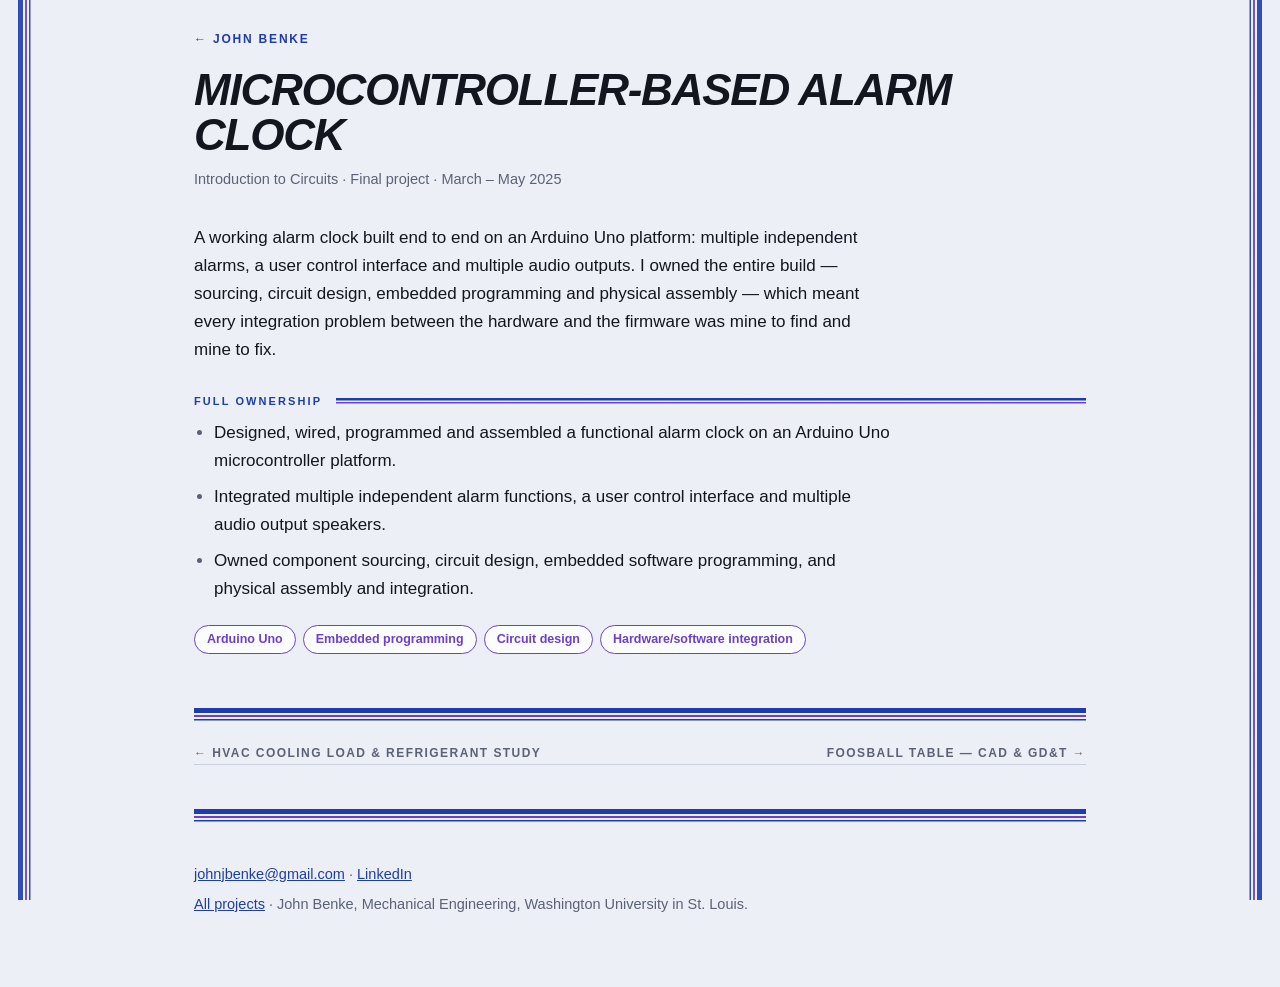
==== commit d6e6c99c: "More pinstriping Extends the coach line from a few dividers to the organising grammar of the whole p" ====
--- a/alarm-clock.html
+++ b/alarm-clock.html
@@ -13,6 +13,8 @@
 <link rel="stylesheet" href="style.css">
 </head>
 <body>
+<div class="sidepin l" aria-hidden="true"></div>
+<div class="sidepin r" aria-hidden="true"></div>
 <div class="wrap">
   <a class="back" href="./">← John Benke</a>
   <header class="phead">
--- a/style.css
+++ b/style.css
@@ -1,27 +1,27 @@
 
   :root{
-    --bg:#f2ece0; --panel:#fffdf9; --ink:#191512; --muted:#6b6156;
-    --line:#d6cab5; --rule:#191512;
-    --accent:#b0281a;        /* muscle red   */
-    --blue:#154a72;          /* petrol blue  */
-    --gold:#c7982e;          /* coach line   */
-    --accent-soft:#f6e7dd;
+    --bg:#eceff6; --panel:#fbfcfe; --ink:#13161f; --muted:#5a6274;
+    --line:#c9d0e0; --rule:#13161f;
+    --accent:#1d3cb0;        /* pinstripe blue  */
+    --blue:#6b3fd0;          /* violet          */
+    --gold:#8fa4e0;          /* ice hairline    */
+    --accent-soft:#e2e7f6;
     --serif:Georgia,"Iowan Old Style","Palatino Linotype",serif;
     --mono:ui-monospace,SFMono-Regular,Menlo,Consolas,"Courier New",monospace;
     --sans:"Helvetica Neue",Helvetica,Arial,sans-serif;
   }
   @media (prefers-color-scheme:dark){
     :root{
-      --bg:#131110; --panel:#1c1917; --ink:#f0eae0; --muted:#9b9186;
-      --line:#332e28; --rule:#f0eae0;
-      --accent:#d9482c; --blue:#4f92c4; --gold:#d9b054; --accent-soft:#2a1a15;
+      --bg:#0e1017; --panel:#161923; --ink:#e7eaf4; --muted:#919ab0;
+      --line:#282e3d; --rule:#e7eaf4;
+      --accent:#6f8cff; --blue:#a880ff; --gold:#5470b8; --accent-soft:#191e2e;
     }
   }
   /* A hand-laid coach line: heavy stroke over a gold hairline. */
   .pin, h2::after, .hero::before, footer::before, .nextprev::before, .card::before{
     background:
       linear-gradient(var(--accent),var(--accent)) 0 0/100% 5px no-repeat,
-      linear-gradient(var(--gold),var(--gold))     0 7px/100% 2px no-repeat,
+      linear-gradient(var(--blue),var(--blue))     0 7px/100% 2px no-repeat,
       linear-gradient(var(--accent),var(--accent)) 0 11px/100% 1.5px no-repeat;
   }
   *{box-sizing:border-box}
@@ -33,10 +33,10 @@
   }
   /* Paper grain. Fixed overlay so it never scrolls against the content. */
   body::before{
-    content:""; position:fixed; inset:0; z-index:0; pointer-events:none; opacity:.22;
+    content:""; position:fixed; inset:0; z-index:0; pointer-events:none; opacity:.14;
     background-image:url("data:image/svg+xml,%3Csvg xmlns='http://www.w3.org/2000/svg' width='160' height='160'%3E%3Cfilter id='n'%3E%3CfeTurbulence type='fractalNoise' baseFrequency='0.9' numOctaves='4'/%3E%3C/filter%3E%3Crect width='100%25' height='100%25' filter='url(%23n)' opacity='0.055'/%3E%3C/svg%3E");
   }
-  @media (prefers-color-scheme:dark){ body::before{opacity:.16} }
+  @media (prefers-color-scheme:dark){ body::before{opacity:.12} }
   .wrap{position:relative; z-index:1}
   .wrap{max-width:940px; margin:0 auto; padding:0 24px}
   a{color:var(--accent)}
@@ -210,9 +210,9 @@
   .card::before{content:""; position:absolute; left:0; right:0; top:0; height:13px; z-index:3}
   .card:hover::before,.card:focus-visible::before{
     background:
-      linear-gradient(var(--blue),var(--blue)) 0 0/100% 5px no-repeat,
-      linear-gradient(var(--gold),var(--gold)) 0 7px/100% 2px no-repeat,
-      linear-gradient(var(--blue),var(--blue)) 0 11px/100% 1.5px no-repeat;
+      linear-gradient(var(--blue),var(--blue))     0 0/100% 5px no-repeat,
+      linear-gradient(var(--accent),var(--accent)) 0 7px/100% 2px no-repeat,
+      linear-gradient(var(--blue),var(--blue))     0 11px/100% 1.5px no-repeat;
   }
   .card .more{margin-top:auto; padding-top:13px; font-family:var(--sans); font-size:12px; letter-spacing:.14em; text-transform:uppercase; color:var(--accent); font-weight:800}
 
@@ -236,3 +236,87 @@
   .nextprev::before{content:""; position:absolute; left:0; right:0; top:0; height:13px}
   .nextprev a{text-decoration:none; font-family:var(--sans); font-size:12px; letter-spacing:.12em; text-transform:uppercase; font-weight:800}
   .nextprev span{color:var(--muted)}
+
+  /* ================= additional pinstriping ================= */
+
+  /* Body-side coach lines running the full height of the page, like the
+     stripes down the flanks of a car. Hidden on narrow screens. */
+  .sidepin{
+    position:fixed; top:0; bottom:0; width:13px; z-index:4; pointer-events:none;
+    background:
+      linear-gradient(var(--accent),var(--accent)) 0 0/5px 100% no-repeat,
+      linear-gradient(var(--blue),var(--blue))     7px 0/2px 100% no-repeat,
+      linear-gradient(var(--accent),var(--accent)) 11px 0/1.5px 100% no-repeat;
+    opacity:.9;
+  }
+  .sidepin.l{left:18px}
+  .sidepin.r{right:18px; transform:scaleX(-1)}
+  @media (max-width:1080px){ .sidepin{display:none} }
+
+  /* Every subsection label trails a coach line out to the margin. */
+  h4{display:flex; align-items:center; gap:14px}
+  h4::after{
+    content:""; flex:1; height:6px;
+    background:
+      linear-gradient(var(--accent),var(--accent)) 0 0/100% 2.5px no-repeat,
+      linear-gradient(var(--blue),var(--blue))     0 4px/100% 1.5px no-repeat;
+  }
+
+  /* Cards get a closing line at the foot as well as the stripe up top. */
+  .card{padding-bottom:7px}
+  .card::after{
+    content:""; position:absolute; left:0; right:0; bottom:0; height:7px;
+    background:
+      linear-gradient(var(--blue),var(--blue))     0 1.5px/100% 1.5px no-repeat,
+      linear-gradient(var(--accent),var(--accent)) 0 4px/100% 3px no-repeat;
+  }
+  .card:hover::after,.card:focus-visible::after{
+    background:
+      linear-gradient(var(--accent),var(--accent)) 0 1.5px/100% 1.5px no-repeat,
+      linear-gradient(var(--blue),var(--blue))     0 4px/100% 3px no-repeat;
+  }
+
+  /* Two-tone edge on readouts and code, instead of one flat bar. */
+  .metrics li{
+    border-left:0 !important;
+    padding-left:20px;
+    background-image:
+      linear-gradient(var(--accent),var(--accent)),
+      linear-gradient(var(--blue),var(--blue));
+    background-size:5px 100%, 2px 100%;
+    background-position:0 0, 7px 0;
+    background-repeat:no-repeat;
+  }
+  .metrics li:nth-child(even){
+    background-image:
+      linear-gradient(var(--blue),var(--blue)),
+      linear-gradient(var(--accent),var(--accent));
+  }
+  pre{
+    border-left:0; padding-left:26px;
+    background-image:
+      linear-gradient(var(--accent),var(--accent)),
+      linear-gradient(var(--blue),var(--blue));
+    background-size:5px 100%, 2px 100%;
+    background-position:0 0, 7px 0;
+    background-repeat:no-repeat;
+  }
+
+  /* Figure captions: the gold rule becomes a two-tone coach line. */
+  figcaption{
+    border-left:0; padding-left:13px;
+    background:
+      linear-gradient(var(--accent),var(--accent)) 0 0/3px 100% no-repeat,
+      linear-gradient(var(--blue),var(--blue))     5px 0/1.5px 100% no-repeat;
+  }
+
+  /* Table headers sit over a coach line rather than a plain rule. */
+  .tw table{border-collapse:separate; border-spacing:0}
+  thead tr{border-bottom:0}
+  thead th{
+    padding-bottom:13px;
+    background:
+      linear-gradient(var(--accent),var(--accent)) 0 100%/100% 3px no-repeat,
+      linear-gradient(var(--blue),var(--blue))     0 calc(100% - 5px)/100% 1.5px no-repeat;
+  }
+  tbody td{border-bottom:1px solid var(--line)}
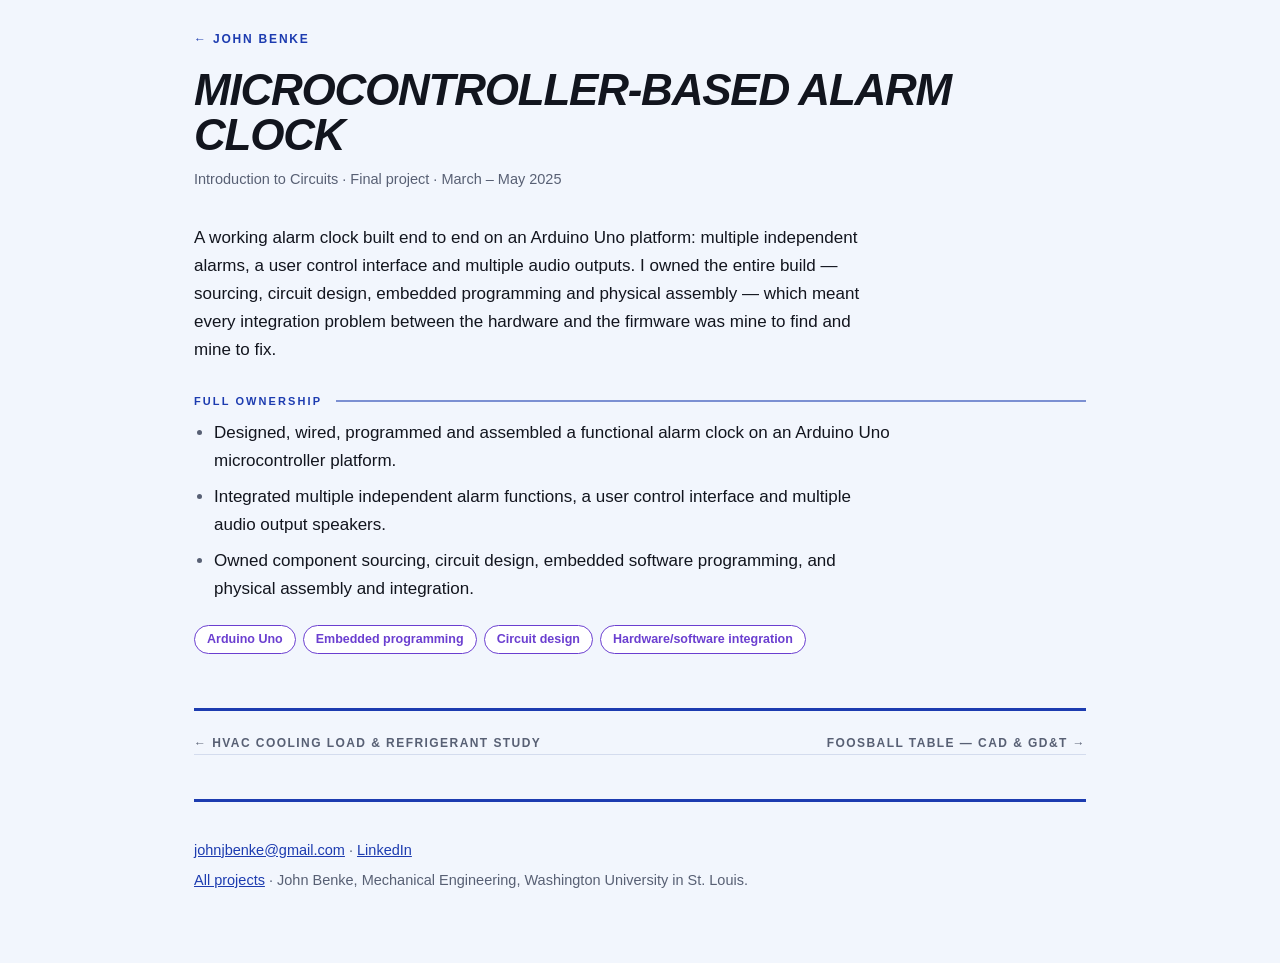
==== commit 08c00f86: "Remove decorative pinstriping Drops the SVG flourish artwork and the fixed body-side stripes. The ma" ====
--- a/alarm-clock.html
+++ b/alarm-clock.html
@@ -13,8 +13,6 @@
 <link rel="stylesheet" href="style.css">
 </head>
 <body>
-<div class="sidepin l" aria-hidden="true"></div>
-<div class="sidepin r" aria-hidden="true"></div>
 <div class="wrap">
   <a class="back" href="./">← John Benke</a>
   <header class="phead">
--- a/style.css
+++ b/style.css
@@ -1,11 +1,11 @@
 
   :root{
-    --bg:#eceff6; --panel:#fbfcfe; --ink:#13161f; --muted:#5a6274;
-    --line:#c9d0e0; --rule:#13161f;
+    --bg:#f2f6fd; --panel:#ffffff; --ink:#12151e; --muted:#586074;
+    --line:#d4dcee; --rule:#12151e;
     --accent:#1d3cb0;        /* pinstripe blue  */
     --blue:#6b3fd0;          /* violet          */
     --gold:#8fa4e0;          /* ice hairline    */
-    --accent-soft:#e2e7f6;
+    --accent-soft:#e6ecfb;
     --serif:Georgia,"Iowan Old Style","Palatino Linotype",serif;
     --mono:ui-monospace,SFMono-Regular,Menlo,Consolas,"Courier New",monospace;
     --sans:"Helvetica Neue",Helvetica,Arial,sans-serif;
@@ -18,12 +18,7 @@
     }
   }
   /* A hand-laid coach line: heavy stroke over a gold hairline. */
-  .pin, h2::after, .hero::before, footer::before, .nextprev::before, .card::before{
-    background:
-      linear-gradient(var(--accent),var(--accent)) 0 0/100% 5px no-repeat,
-      linear-gradient(var(--blue),var(--blue))     0 7px/100% 2px no-repeat,
-      linear-gradient(var(--accent),var(--accent)) 0 11px/100% 1.5px no-repeat;
-  }
+  .pin, h2::after, .nextprev::before, .card::before{background:var(--accent)}
   *{box-sizing:border-box}
   html{-webkit-text-size-adjust:100%; scroll-behavior:smooth}
   body{
@@ -33,10 +28,10 @@
   }
   /* Paper grain. Fixed overlay so it never scrolls against the content. */
   body::before{
-    content:""; position:fixed; inset:0; z-index:0; pointer-events:none; opacity:.14;
+    content:""; position:fixed; inset:0; z-index:0; pointer-events:none; opacity:0;
     background-image:url("data:image/svg+xml,%3Csvg xmlns='http://www.w3.org/2000/svg' width='160' height='160'%3E%3Cfilter id='n'%3E%3CfeTurbulence type='fractalNoise' baseFrequency='0.9' numOctaves='4'/%3E%3C/filter%3E%3Crect width='100%25' height='100%25' filter='url(%23n)' opacity='0.055'/%3E%3C/svg%3E");
   }
-  @media (prefers-color-scheme:dark){ body::before{opacity:.12} }
+  @media (prefers-color-scheme:dark){ body::before{opacity:.13} }
   .wrap{position:relative; z-index:1}
   .wrap{max-width:940px; margin:0 auto; padding:0 24px}
   a{color:var(--accent)}
@@ -95,9 +90,9 @@
   section{padding:44px 0 8px; scroll-margin-top:56px}
   h2{
     font-family:var(--sans); font-size:13px; letter-spacing:.24em; text-transform:uppercase;
-    color:var(--accent); font-weight:800; margin:0 0 30px; padding-bottom:20px; position:relative;
-  }
-  h2::after{content:""; position:absolute; left:0; right:0; bottom:0; height:13px}
+    color:var(--accent); font-weight:800; margin:0 0 28px; padding-bottom:13px; position:relative;
+  }
+  h2::after{content:""; position:absolute; left:0; right:0; bottom:0; height:3px}
   article{padding-bottom:46px; margin-bottom:44px; border-bottom:1px solid var(--line)}
   section:last-of-type article:last-child, article.last{border-bottom:0; margin-bottom:0}
   h3{font-family:var(--sans); font-size:25px; line-height:1.2; margin:0 0 5px; letter-spacing:-.018em; font-weight:800}
@@ -116,8 +111,6 @@
   .metrics{
     list-style:none; display:flex; flex-wrap:wrap; gap:10px; padding:0; margin:20px 0 0;
   }
-  .metrics li:nth-child(even){border-left-color:var(--blue)}
-  .metrics li:nth-child(even) b{color:var(--blue)}
   .metrics li{
     background:var(--panel); border:2px solid var(--ink); border-left:7px solid var(--accent);
     border-radius:0; padding:9px 14px; min-width:118px;
@@ -189,13 +182,13 @@
   }
   .card .thumb{
     height:168px; width:100%; object-fit:cover; display:block;
-    border-bottom:2px solid var(--ink); background:#fff; margin-top:13px;
+    border-bottom:2px solid var(--ink); background:#fff; margin-top:3px;
   }
   .card .thumb.fit{object-fit:contain; padding:10px}
   /* Typographic tile for projects with no photograph yet. */
   .card .stat{
     height:168px; display:flex; flex-direction:column; align-items:center; justify-content:center;
-    gap:4px; border-bottom:2px solid var(--ink); background:var(--accent-soft); text-align:center; padding:27px 14px 14px;
+    gap:4px; border-bottom:2px solid var(--ink); background:var(--accent-soft); text-align:center; padding:17px 14px 14px;
   }
   .card .stat b{font-family:var(--sans); font-style:italic; font-size:40px; font-weight:800; letter-spacing:-.02em; line-height:1; color:var(--accent)}
   .card .stat span{font-family:var(--mono); font-size:11px; letter-spacing:.13em; text-transform:uppercase; color:var(--muted)}
@@ -207,13 +200,8 @@
     color:var(--blue); margin:0 0 7px; font-weight:800;
   }
   .card{position:relative}
-  .card::before{content:""; position:absolute; left:0; right:0; top:0; height:13px; z-index:3}
-  .card:hover::before,.card:focus-visible::before{
-    background:
-      linear-gradient(var(--blue),var(--blue))     0 0/100% 5px no-repeat,
-      linear-gradient(var(--accent),var(--accent)) 0 7px/100% 2px no-repeat,
-      linear-gradient(var(--blue),var(--blue))     0 11px/100% 1.5px no-repeat;
-  }
+  .card::before{content:""; position:absolute; left:0; right:0; top:0; height:3px; z-index:3}
+  .card:hover::before,.card:focus-visible::before{background:var(--blue)}
   .card .more{margin-top:auto; padding-top:13px; font-family:var(--sans); font-size:12px; letter-spacing:.14em; text-transform:uppercase; color:var(--accent); font-weight:800}
 
   /* ================= project page chrome ================= */
@@ -231,92 +219,40 @@
   .pbody article{border-bottom:0; margin-bottom:0; padding-bottom:0}
   .nextprev{
     display:flex; flex-wrap:wrap; gap:14px 26px; justify-content:space-between;
-    border-top:0; margin-top:44px; padding-top:36px; font-size:14.5px; position:relative;
-  }
-  .nextprev::before{content:""; position:absolute; left:0; right:0; top:0; height:13px}
+    border-top:0; margin-top:44px; padding-top:26px; font-size:14.5px; position:relative;
+  }
+  .nextprev::before{content:""; position:absolute; left:0; right:0; top:0; height:3px}
   .nextprev a{text-decoration:none; font-family:var(--sans); font-size:12px; letter-spacing:.12em; text-transform:uppercase; font-weight:800}
   .nextprev span{color:var(--muted)}
 
+  /* Masthead and footer dividers: the same single blue line as everywhere else. */
+  .masthead .hero::before, footer::before{
+    content:""; position:absolute; left:0; right:0; top:0; height:3px; background:var(--accent);
+  }
+  .masthead .hero{padding-top:38px}
+  footer{padding-top:40px}
+
   /* ================= additional pinstriping ================= */
 
-  /* Body-side coach lines running the full height of the page, like the
-     stripes down the flanks of a car. Hidden on narrow screens. */
-  .sidepin{
-    position:fixed; top:0; bottom:0; width:13px; z-index:4; pointer-events:none;
-    background:
-      linear-gradient(var(--accent),var(--accent)) 0 0/5px 100% no-repeat,
-      linear-gradient(var(--blue),var(--blue))     7px 0/2px 100% no-repeat,
-      linear-gradient(var(--accent),var(--accent)) 11px 0/1.5px 100% no-repeat;
-    opacity:.9;
-  }
-  .sidepin.l{left:18px}
-  .sidepin.r{right:18px; transform:scaleX(-1)}
-  @media (max-width:1080px){ .sidepin{display:none} }
 
   /* Every subsection label trails a coach line out to the margin. */
   h4{display:flex; align-items:center; gap:14px}
-  h4::after{
-    content:""; flex:1; height:6px;
-    background:
-      linear-gradient(var(--accent),var(--accent)) 0 0/100% 2.5px no-repeat,
-      linear-gradient(var(--blue),var(--blue))     0 4px/100% 1.5px no-repeat;
-  }
+  h4::after{content:""; flex:1; height:2px; background:var(--accent); opacity:.55}
 
   /* Cards get a closing line at the foot as well as the stripe up top. */
-  .card{padding-bottom:7px}
-  .card::after{
-    content:""; position:absolute; left:0; right:0; bottom:0; height:7px;
-    background:
-      linear-gradient(var(--blue),var(--blue))     0 1.5px/100% 1.5px no-repeat,
-      linear-gradient(var(--accent),var(--accent)) 0 4px/100% 3px no-repeat;
-  }
-  .card:hover::after,.card:focus-visible::after{
-    background:
-      linear-gradient(var(--accent),var(--accent)) 0 1.5px/100% 1.5px no-repeat,
-      linear-gradient(var(--blue),var(--blue))     0 4px/100% 3px no-repeat;
-  }
+  .card{padding-bottom:2px}
+  .card::after{content:""; position:absolute; left:0; right:0; bottom:0; height:2px; background:var(--accent)}
+  .card:hover::after,.card:focus-visible::after{background:var(--blue)}
 
   /* Two-tone edge on readouts and code, instead of one flat bar. */
-  .metrics li{
-    border-left:0 !important;
-    padding-left:20px;
-    background-image:
-      linear-gradient(var(--accent),var(--accent)),
-      linear-gradient(var(--blue),var(--blue));
-    background-size:5px 100%, 2px 100%;
-    background-position:0 0, 7px 0;
-    background-repeat:no-repeat;
-  }
-  .metrics li:nth-child(even){
-    background-image:
-      linear-gradient(var(--blue),var(--blue)),
-      linear-gradient(var(--accent),var(--accent));
-  }
-  pre{
-    border-left:0; padding-left:26px;
-    background-image:
-      linear-gradient(var(--accent),var(--accent)),
-      linear-gradient(var(--blue),var(--blue));
-    background-size:5px 100%, 2px 100%;
-    background-position:0 0, 7px 0;
-    background-repeat:no-repeat;
-  }
+  .metrics li{border-left:4px solid var(--accent) !important; padding-left:14px; background-image:none}
+  pre{border-left:4px solid var(--accent); padding-left:18px; background-image:none}
 
   /* Figure captions: the gold rule becomes a two-tone coach line. */
-  figcaption{
-    border-left:0; padding-left:13px;
-    background:
-      linear-gradient(var(--accent),var(--accent)) 0 0/3px 100% no-repeat,
-      linear-gradient(var(--blue),var(--blue))     5px 0/1.5px 100% no-repeat;
-  }
+  figcaption{border-left:2px solid var(--accent); padding-left:10px; background:none; opacity:.95}
 
   /* Table headers sit over a coach line rather than a plain rule. */
   .tw table{border-collapse:separate; border-spacing:0}
   thead tr{border-bottom:0}
-  thead th{
-    padding-bottom:13px;
-    background:
-      linear-gradient(var(--accent),var(--accent)) 0 100%/100% 3px no-repeat,
-      linear-gradient(var(--blue),var(--blue))     0 calc(100% - 5px)/100% 1.5px no-repeat;
-  }
+  thead th{padding-bottom:9px; border-bottom:2px solid var(--accent); background:none}
   tbody td{border-bottom:1px solid var(--line)}
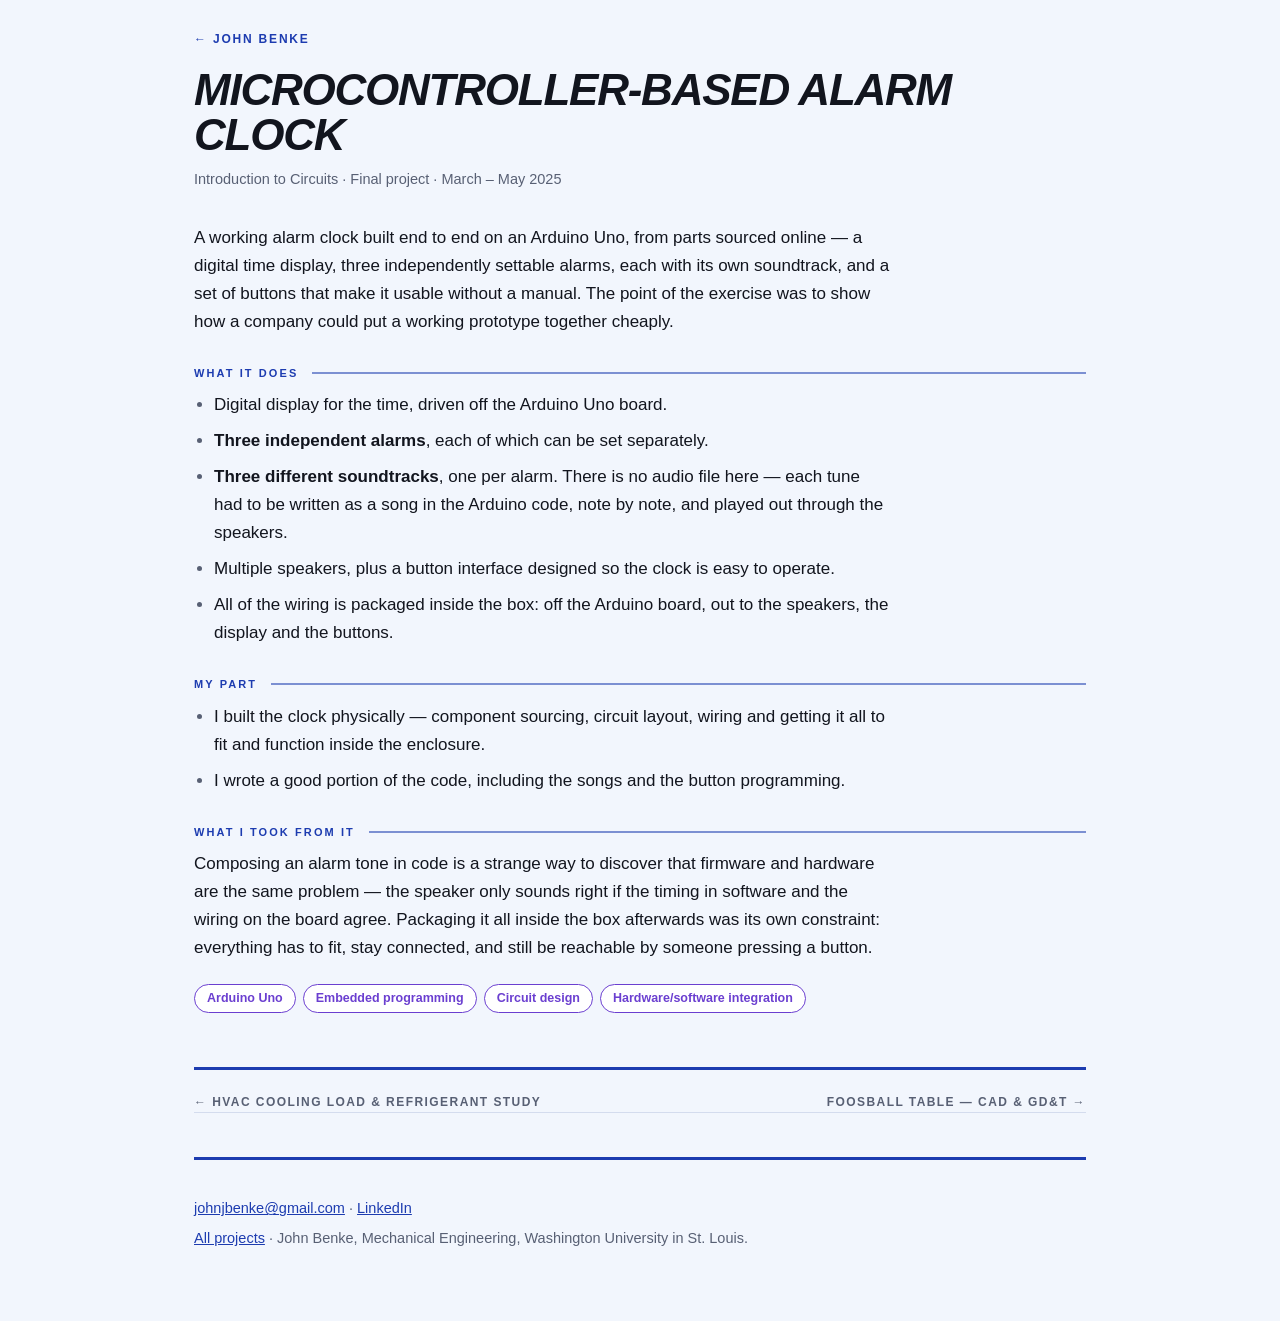
==== commit 610b0a7d: "Add John's own account of every project Folds John's dictated write-up into the existing pages rathe" ====
--- a/alarm-clock.html
+++ b/alarm-clock.html
@@ -21,21 +21,37 @@
   </header>
   <div class="pbody">
     <article class="last">
-      <p class="overview">A working alarm clock built end to end on an Arduino Uno platform:
-      multiple independent alarms, a user control interface and multiple audio outputs. I
-      owned the entire build — sourcing, circuit design, embedded programming and physical
-      assembly — which meant every integration problem between the hardware and the firmware
-      was mine to find and mine to fix.</p>
+      <p class="overview">A working alarm clock built end to end on an Arduino Uno, from parts
+      sourced online — a digital time display, three independently settable alarms, each with its
+      own soundtrack, and a set of buttons that make it usable without a manual. The point of the
+      exercise was to show how a company could put a working prototype together cheaply.</p>
 
-      <h4>Full ownership</h4>
+      <h4>What it does</h4>
       <ul class="pts">
-        <li>Designed, wired, programmed and assembled a functional alarm clock on an Arduino
-        Uno microcontroller platform.</li>
-        <li>Integrated multiple independent alarm functions, a user control interface and
-        multiple audio output speakers.</li>
-        <li>Owned component sourcing, circuit design, embedded software programming, and
-        physical assembly and integration.</li>
+        <li>Digital display for the time, driven off the Arduino Uno board.</li>
+        <li><strong>Three independent alarms</strong>, each of which can be set separately.</li>
+        <li><strong>Three different soundtracks</strong>, one per alarm. There is no audio file
+        here — each tune had to be written as a song in the Arduino code, note by note, and
+        played out through the speakers.</li>
+        <li>Multiple speakers, plus a button interface designed so the clock is easy to operate.</li>
+        <li>All of the wiring is packaged inside the box: off the Arduino board, out to the
+        speakers, the display and the buttons.</li>
       </ul>
+
+      <h4>My part</h4>
+      <ul class="pts">
+        <li>I built the clock physically — component sourcing, circuit layout, wiring and getting
+        it all to fit and function inside the enclosure.</li>
+        <li>I wrote a good portion of the code, including the songs and the button
+        programming.</li>
+      </ul>
+
+      <h4>What I took from it</h4>
+      <p class="overview">Composing an alarm tone in code is a strange way to discover that
+      firmware and hardware are the same problem — the speaker only sounds right if the timing in
+      software and the wiring on the board agree. Packaging it all inside the box afterwards was
+      its own constraint: everything has to fit, stay connected, and still be reachable by
+      someone pressing a button.</p>
 
       <ul class="tools">
         <li>Arduino Uno</li><li>Embedded programming</li><li>Circuit design</li>
--- a/style.css
+++ b/style.css
@@ -47,7 +47,7 @@
     letter-spacing:-.028em; text-transform:uppercase; color:var(--ink);
   }
   .sub{font-size:clamp(17px,2.3vw,20px); color:var(--muted); margin:0 0 8px; max-width:36em}
-  .school{font-size:14px; color:var(--muted); margin:0 0 22px; letter-spacing:.01em}
+  .school{font-size:16px; color:var(--muted); margin:14px 0 20px; letter-spacing:.005em; max-width:44em}
   .contact{list-style:none; display:flex; flex-wrap:wrap; gap:9px 20px; padding:0; margin:0; font-size:15px}
   .contact a{text-decoration:none; border-bottom:1px solid color-mix(in srgb,var(--accent) 35%,transparent); padding-bottom:1px}
   .contact a:hover{border-bottom-color:var(--accent)}
@@ -70,7 +70,7 @@
   .titleblock dd{margin:0; font-family:var(--mono); font-size:13px; line-height:1.35; color:var(--ink)}
 
   /* ---------- hero ---------- */
-  .hero{margin:34px 0 0; display:grid; grid-template-columns:minmax(0,1fr) minmax(0,1.15fr); gap:26px; align-items:center}
+  .hero{margin:16px 0 0; display:grid; grid-template-columns:minmax(0,1fr) minmax(0,1.15fr); gap:26px; align-items:center}
   @media (max-width:700px){ .hero{grid-template-columns:1fr} }
   .hero img{display:block; width:100%; height:auto; max-height:460px; object-fit:cover; object-position:50% 42%; border-radius:0; border:2px solid var(--ink)}
   .hero p{margin:0 0 15px; font-size:17.5px}
@@ -229,7 +229,7 @@
   .masthead .hero::before, footer::before{
     content:""; position:absolute; left:0; right:0; top:0; height:3px; background:var(--accent);
   }
-  .masthead .hero{padding-top:38px}
+  .masthead .hero{padding-top:16px}
   footer{padding-top:40px}
 
   /* ================= additional pinstriping ================= */
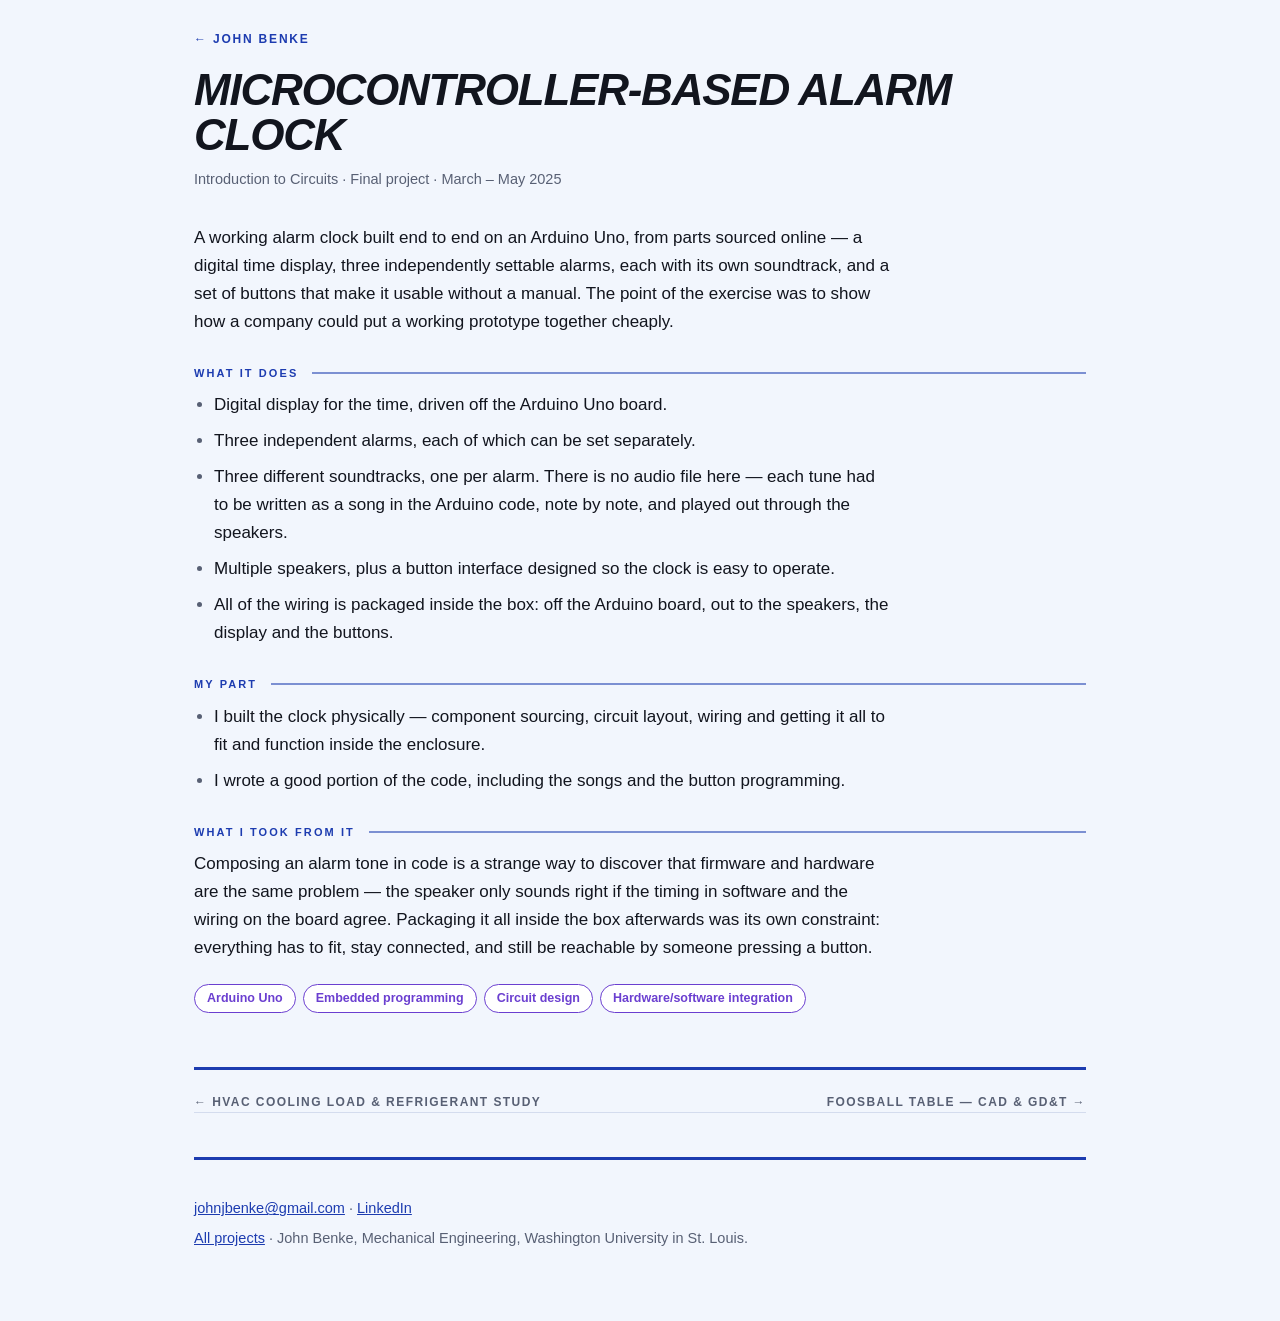
==== commit e6c5fb0b: "Drop mid-sentence bold emphasis Removes the bolded phrases inside bullet text — the compression test" ====
--- a/alarm-clock.html
+++ b/alarm-clock.html
@@ -29,8 +29,8 @@
       <h4>What it does</h4>
       <ul class="pts">
         <li>Digital display for the time, driven off the Arduino Uno board.</li>
-        <li><strong>Three independent alarms</strong>, each of which can be set separately.</li>
-        <li><strong>Three different soundtracks</strong>, one per alarm. There is no audio file
+        <li>Three independent alarms, each of which can be set separately.</li>
+        <li>Three different soundtracks, one per alarm. There is no audio file
         here — each tune had to be written as a song in the Arduino code, note by note, and
         played out through the speakers.</li>
         <li>Multiple speakers, plus a button interface designed so the clock is easy to operate.</li>
